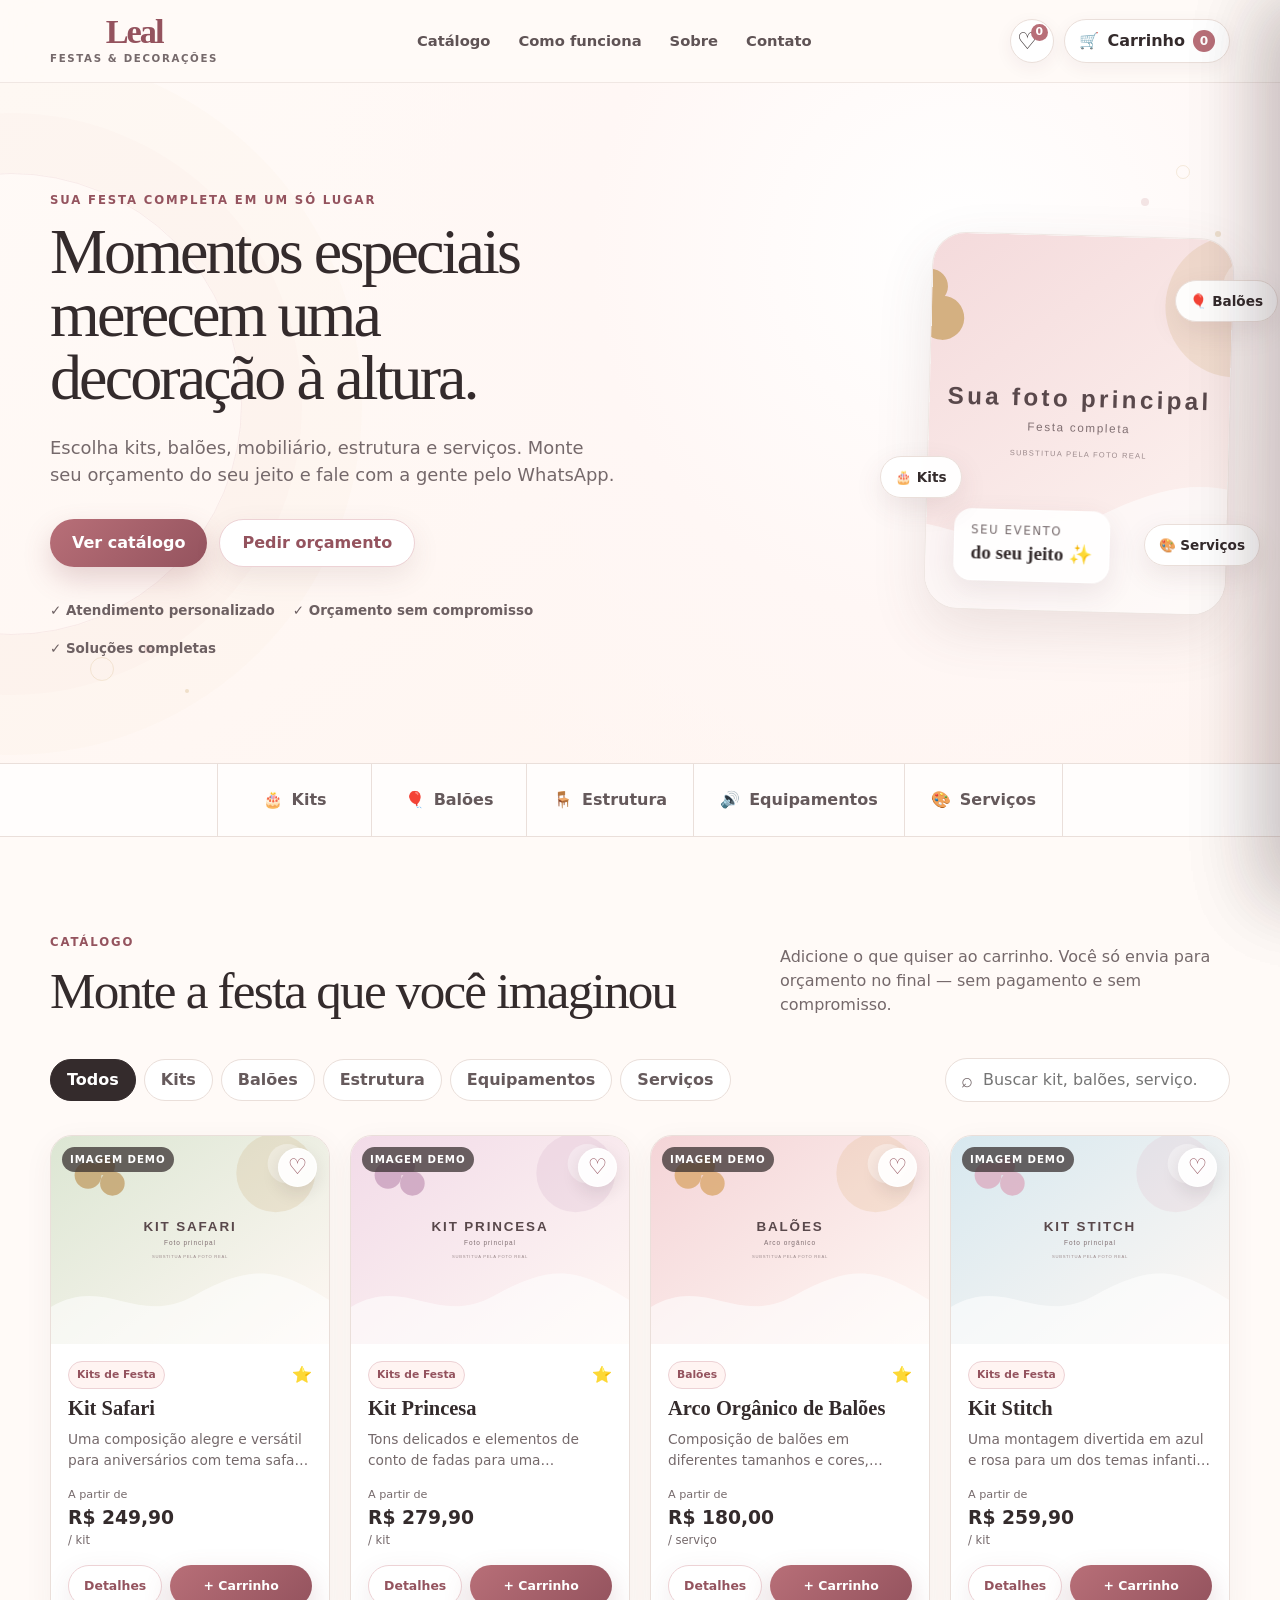
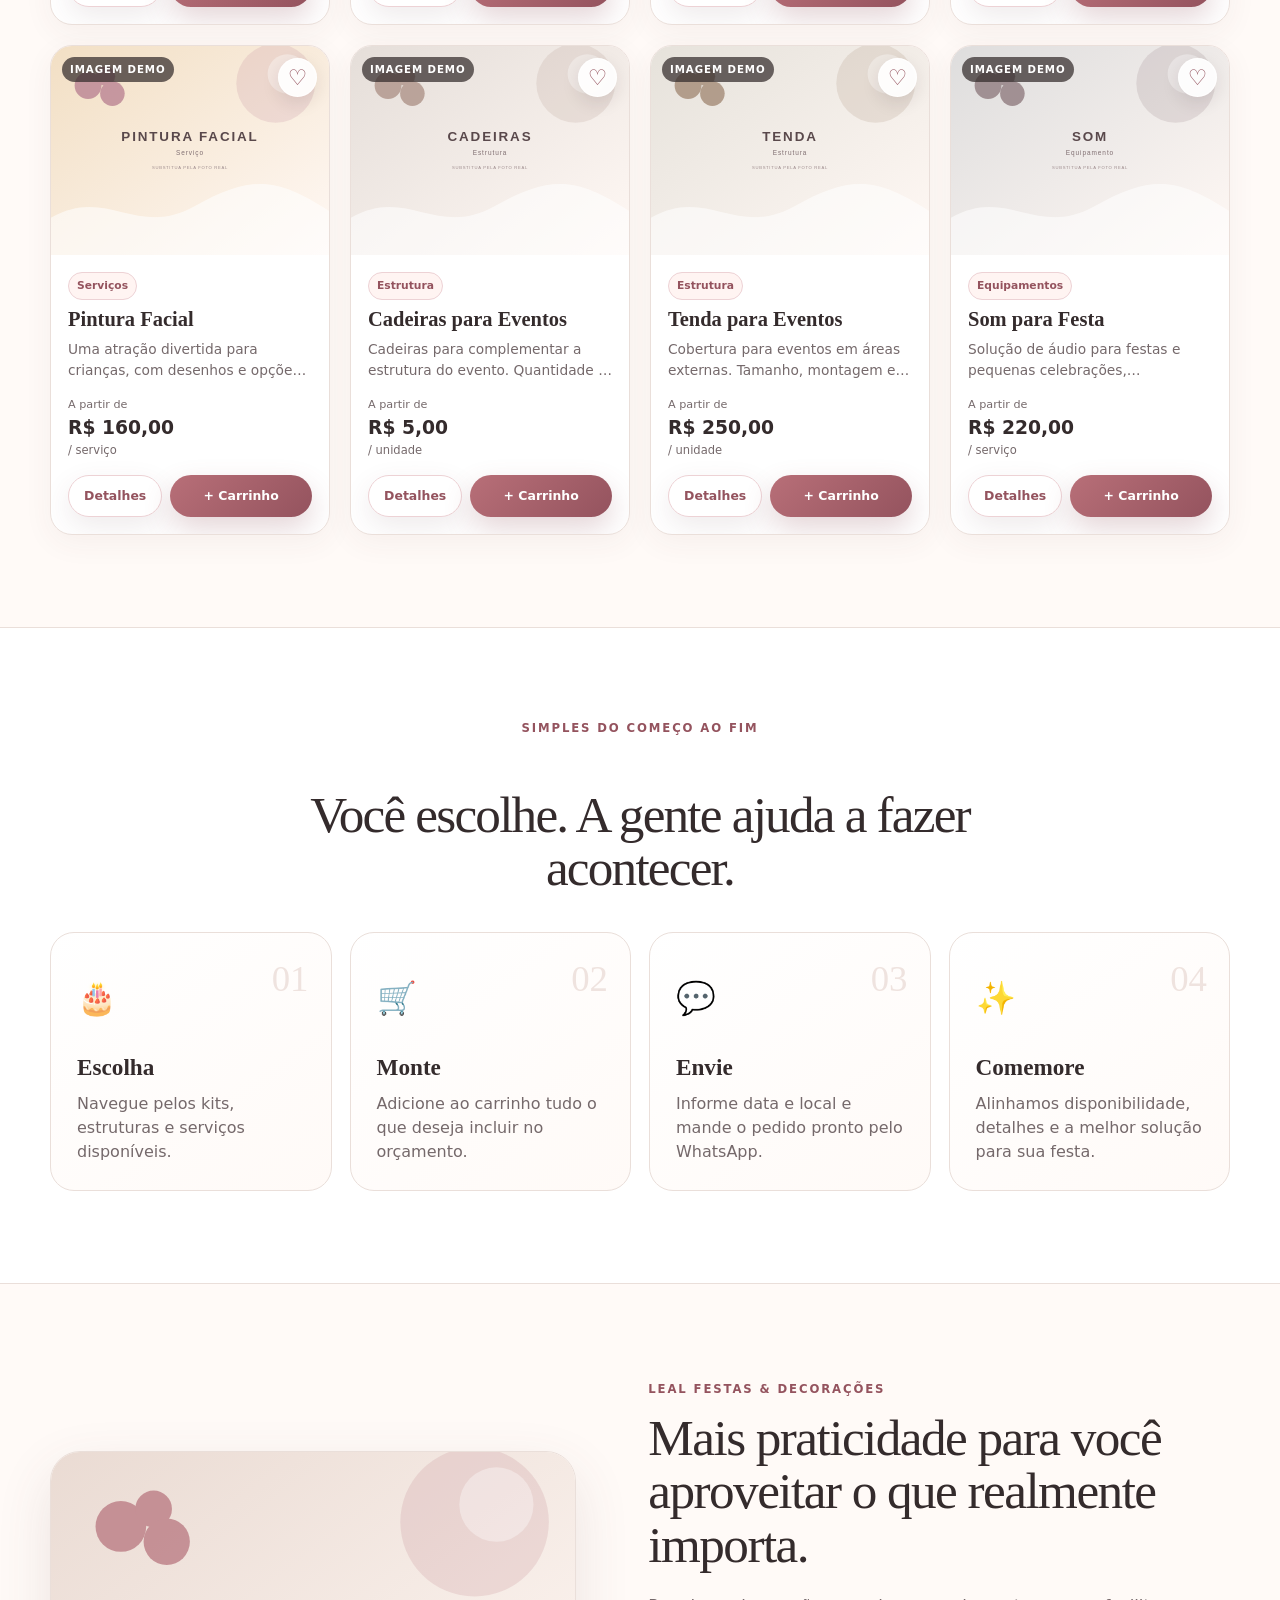
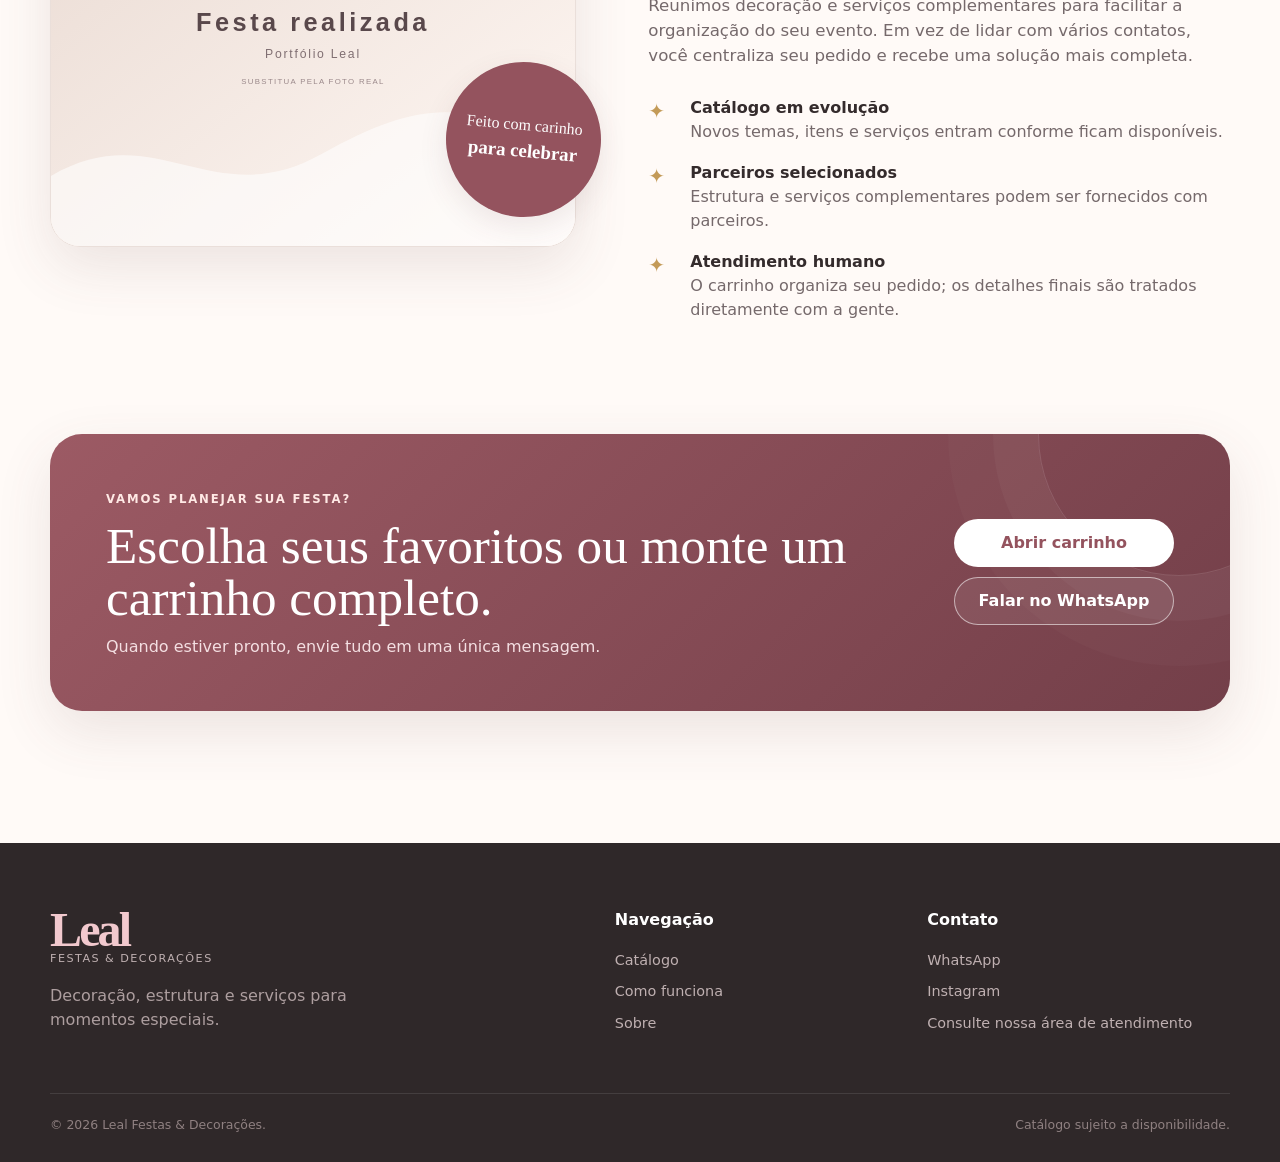
==== index.html @ 595ad73d "Primeira versão do site Leal Festas" ====
<!doctype html>
<html lang="pt-BR">
<head>
  <meta charset="utf-8" />
  <meta name="viewport" content="width=device-width, initial-scale=1" />
  <meta name="theme-color" content="#fffaf7" />
  <meta name="description" content="Leal Festas & Decorações — kits, decoração, balões, estrutura e serviços para sua festa." />
  <title>Leal | Festas & Decorações</title>
  <link rel="icon" href="public/images/favicon.svg" type="image/svg+xml" />
  <link rel="stylesheet" href="css/styles.css" />
</head>
<body>
  <div id="entryCelebration" class="entry-celebration" aria-hidden="true">
    <div class="entry-brand">
      <span class="brand-script">Leal</span>
      <span>Festas & Decorações</span>
    </div>
    <div class="balloon balloon-a"></div>
    <div class="balloon balloon-b"></div>
    <div class="balloon balloon-c"></div>
  </div>

  <div id="confettiLayer" class="confetti-layer" aria-hidden="true"></div>

  <header class="site-header" id="topo">
    <div class="container header-inner">
      <a class="brand" href="#topo" aria-label="Leal Festas e Decorações">
        <span class="brand-script">Leal</span>
        <span class="brand-subtitle">Festas & Decorações</span>
      </a>
      <nav class="desktop-nav" aria-label="Navegação principal">
        <a href="#catalogo">Catálogo</a>
        <a href="#como-funciona">Como funciona</a>
        <a href="#sobre">Sobre</a>
        <a href="#contato">Contato</a>
      </nav>
      <div class="header-actions">
        <button id="favoritesBtn" class="icon-btn" aria-label="Abrir favoritos" title="Favoritos">
          <span>♡</span><strong id="favoritesCount">0</strong>
        </button>
        <button id="cartBtn" class="cart-pill" aria-label="Abrir carrinho de orçamento">
          <span>🛒</span><span>Carrinho</span><strong id="cartCount">0</strong>
        </button>
      </div>
    </div>
  </header>

  <main>
    <section class="hero">
      <div class="hero-decor hero-decor-left" aria-hidden="true"></div>
      <div class="hero-decor hero-decor-right" aria-hidden="true"></div>
      <div class="container hero-grid">
        <div class="hero-copy reveal">
          <span class="eyebrow">Sua festa completa em um só lugar</span>
          <h1>Momentos especiais merecem uma decoração à altura.</h1>
          <p>Escolha kits, balões, mobiliário, estrutura e serviços. Monte seu orçamento do seu jeito e fale com a gente pelo WhatsApp.</p>
          <div class="hero-actions">
            <a class="btn btn-primary" href="#catalogo">Ver catálogo</a>
            <button class="btn btn-secondary" id="heroWhatsappBtn">Pedir orçamento</button>
          </div>
          <div class="hero-trust">
            <span>✓ Atendimento personalizado</span>
            <span>✓ Orçamento sem compromisso</span>
            <span>✓ Soluções completas</span>
          </div>
        </div>
        <div class="hero-showcase reveal" aria-label="Destaque visual da Leal Festas">
          <div class="showcase-card main-showcase">
            <img src="public/images/demo/hero-festa.svg" alt="Espaço reservado para foto profissional de uma decoração Leal" />
            <div class="showcase-label"><span>Seu evento</span><strong>do seu jeito ✨</strong></div>
          </div>
          <div class="floating-badge badge-one">🎈 Balões</div>
          <div class="floating-badge badge-two">🎂 Kits</div>
          <div class="floating-badge badge-three">🎨 Serviços</div>
        </div>
      </div>
    </section>

    <section class="quick-categories" aria-label="Categorias">
      <div class="container category-strip" id="quickCategories"></div>
    </section>

    <section class="catalog-section section" id="catalogo">
      <div class="container">
        <div class="section-heading reveal">
          <div>
            <span class="eyebrow">Catálogo</span>
            <h2>Monte a festa que você imaginou</h2>
          </div>
          <p>Adicione o que quiser ao carrinho. Você só envia para orçamento no final — sem pagamento e sem compromisso.</p>
        </div>

        <div class="catalog-toolbar reveal">
          <div class="filter-scroll" id="categoryFilters"></div>
          <label class="search-box">
            <span>⌕</span>
            <input id="searchInput" type="search" placeholder="Buscar kit, balões, serviço..." autocomplete="off" />
          </label>
        </div>

        <div id="catalogGrid" class="catalog-grid" aria-live="polite"></div>
        <div id="emptyState" class="empty-state" hidden>
          <div>🎈</div>
          <h3>Nada encontrado por aqui.</h3>
          <p>Tente outro nome ou categoria.</p>
        </div>
      </div>
    </section>

    <section class="how-section section" id="como-funciona">
      <div class="container">
        <div class="section-heading centered reveal">
          <span class="eyebrow">Simples do começo ao fim</span>
          <h2>Você escolhe. A gente ajuda a fazer acontecer.</h2>
        </div>
        <div class="steps-grid">
          <article class="step-card reveal"><span>01</span><div class="step-icon">🎂</div><h3>Escolha</h3><p>Navegue pelos kits, estruturas e serviços disponíveis.</p></article>
          <article class="step-card reveal"><span>02</span><div class="step-icon">🛒</div><h3>Monte</h3><p>Adicione ao carrinho tudo o que deseja incluir no orçamento.</p></article>
          <article class="step-card reveal"><span>03</span><div class="step-icon">💬</div><h3>Envie</h3><p>Informe data e local e mande o pedido pronto pelo WhatsApp.</p></article>
          <article class="step-card reveal"><span>04</span><div class="step-icon">✨</div><h3>Comemore</h3><p>Alinhamos disponibilidade, detalhes e a melhor solução para sua festa.</p></article>
        </div>
      </div>
    </section>

    <section class="about-section section" id="sobre">
      <div class="container about-grid">
        <div class="about-visual reveal">
          <img src="public/images/demo/sobre.svg" alt="Espaço reservado para foto de uma festa realizada" loading="lazy" />
          <div class="about-stamp">Feito com carinho<br><strong>para celebrar</strong></div>
        </div>
        <div class="about-copy reveal">
          <span class="eyebrow">Leal Festas & Decorações</span>
          <h2>Mais praticidade para você aproveitar o que realmente importa.</h2>
          <p>Reunimos decoração e serviços complementares para facilitar a organização do seu evento. Em vez de lidar com vários contatos, você centraliza seu pedido e recebe uma solução mais completa.</p>
          <div class="feature-list">
            <div><span>✦</span><p><strong>Catálogo em evolução</strong><br />Novos temas, itens e serviços entram conforme ficam disponíveis.</p></div>
            <div><span>✦</span><p><strong>Parceiros selecionados</strong><br />Estrutura e serviços complementares podem ser fornecidos com parceiros.</p></div>
            <div><span>✦</span><p><strong>Atendimento humano</strong><br />O carrinho organiza seu pedido; os detalhes finais são tratados diretamente com a gente.</p></div>
          </div>
        </div>
      </div>
    </section>

    <section class="cta-section section" id="contato">
      <div class="container cta-box reveal">
        <div>
          <span class="eyebrow light">Vamos planejar sua festa?</span>
          <h2>Escolha seus favoritos ou monte um carrinho completo.</h2>
          <p>Quando estiver pronto, envie tudo em uma única mensagem.</p>
        </div>
        <div class="cta-actions">
          <button class="btn btn-light" id="ctaCartBtn">Abrir carrinho</button>
          <button class="btn btn-outline-light" id="ctaWhatsappBtn">Falar no WhatsApp</button>
        </div>
      </div>
    </section>
  </main>

  <footer class="site-footer">
    <div class="container footer-grid">
      <div class="footer-brand">
        <span class="brand-script">Leal</span>
        <span>Festas & Decorações</span>
        <p>Decoração, estrutura e serviços para momentos especiais.</p>
      </div>
      <div><strong>Navegação</strong><a href="#catalogo">Catálogo</a><a href="#como-funciona">Como funciona</a><a href="#sobre">Sobre</a></div>
      <div><strong>Contato</strong><button class="footer-link" id="footerWhatsappBtn">WhatsApp</button><a id="instagramLink" href="#" target="_blank" rel="noopener">Instagram</a><span id="serviceArea">Consulte nossa área de atendimento</span></div>
    </div>
    <div class="container footer-bottom"><span>© <span id="year"></span> Leal Festas & Decorações.</span><span>Catálogo sujeito a disponibilidade.</span></div>
  </footer>

  <button id="floatingCart" class="floating-cart" aria-label="Abrir carrinho">
    <span class="floating-cart-icon">🛒</span>
    <span><strong id="floatingCartCount">0</strong> itens</span>
  </button>

  <aside id="cartDrawer" class="drawer" aria-hidden="true">
    <div class="drawer-backdrop" data-close-drawer></div>
    <div class="drawer-panel" role="dialog" aria-modal="true" aria-labelledby="cartTitle">
      <div class="drawer-header"><div><span class="eyebrow">Seu orçamento</span><h2 id="cartTitle">Carrinho</h2></div><button class="close-btn" data-close-drawer aria-label="Fechar">×</button></div>
      <div id="cartItems" class="cart-items"></div>
      <div id="cartEmpty" class="cart-empty"><div>🛒</div><h3>Seu carrinho está vazio</h3><p>Adicione kits e serviços para montar seu orçamento.</p><button class="btn btn-secondary" data-close-drawer>Continuar escolhendo</button></div>
      <div id="cartFooter" class="cart-footer" hidden>
        <div class="cart-summary"><span>Itens selecionados</span><strong id="cartTotalItems">0</strong></div>
        <p class="cart-note">Os valores exibidos são referências e podem variar conforme data, local, quantidade e disponibilidade.</p>
        <button id="checkoutBtn" class="btn btn-primary btn-full">Finalizar orçamento 🎉</button>
        <button id="clearCartBtn" class="text-btn">Limpar carrinho</button>
      </div>
    </div>
  </aside>

  <aside id="favoritesDrawer" class="drawer" aria-hidden="true">
    <div class="drawer-backdrop" data-close-favorites></div>
    <div class="drawer-panel" role="dialog" aria-modal="true" aria-labelledby="favoritesTitle">
      <div class="drawer-header"><div><span class="eyebrow">Salvos</span><h2 id="favoritesTitle">Favoritos</h2></div><button class="close-btn" data-close-favorites aria-label="Fechar">×</button></div>
      <div id="favoritesItems" class="favorites-items"></div>
      <div id="favoritesEmpty" class="cart-empty"><div>♡</div><h3>Nenhum favorito ainda</h3><p>Toque no coração dos itens que quiser comparar depois.</p></div>
      <div id="favoritesFooter" class="cart-footer" hidden><button id="addAllFavoritesBtn" class="btn btn-primary btn-full">Adicionar todos ao carrinho</button></div>
    </div>
  </aside>

  <div id="productModal" class="modal" aria-hidden="true">
    <div class="modal-backdrop" data-close-product></div>
    <div class="product-modal-card" role="dialog" aria-modal="true" aria-labelledby="productModalTitle">
      <button class="close-btn modal-close" data-close-product aria-label="Fechar">×</button>
      <div class="product-gallery">
        <div class="product-main-image"><img id="modalImage" src="" alt="" /></div>
        <div id="modalThumbs" class="modal-thumbs"></div>
      </div>
      <div class="product-modal-copy">
        <div class="product-modal-top"><span id="modalCategory" class="category-tag"></span><button id="modalFavoriteBtn" class="favorite-large" aria-label="Favoritar">♡</button></div>
        <h2 id="productModalTitle"></h2>
        <p id="modalDescription" class="modal-description"></p>
        <div id="modalIncludesWrap"><h3>O que inclui</h3><ul id="modalIncludes" class="includes-list"></ul></div>
        <div class="modal-price-row"><div><span>A partir de</span><strong id="modalPrice"></strong></div><span class="availability-dot">● Consulte disponibilidade</span></div>
        <button id="modalAddBtn" class="btn btn-primary btn-full">+ Adicionar ao orçamento</button>
      </div>
    </div>
  </div>

  <div id="checkoutModal" class="modal" aria-hidden="true">
    <div class="modal-backdrop" data-close-checkout></div>
    <div class="checkout-card" role="dialog" aria-modal="true" aria-labelledby="checkoutTitle">
      <button class="close-btn modal-close" data-close-checkout aria-label="Fechar">×</button>
      <div class="checkout-head"><span class="eyebrow">Quase pronto</span><h2 id="checkoutTitle">Complete seu pedido</h2><p>Essas informações entram junto com o carrinho na mensagem.</p></div>
      <form id="checkoutForm" class="checkout-form">
        <label>Seu nome<input name="nome" required placeholder="Ex.: Juliana" /></label>
        <label>Telefone para retorno<input name="telefone" inputmode="tel" placeholder="(21) 99999-9999" /></label>
        <div class="form-row"><label>Data da festa<input name="data" type="date" /></label><label>Cidade / bairro<input name="local" placeholder="Ex.: Centro" /></label></div>
        <label>Observações<textarea name="observacoes" rows="3" placeholder="Tema, horário, quantidade de convidados ou qualquer detalhe importante..."></textarea></label>
        <div class="checkout-actions">
          <button type="submit" class="btn btn-whatsapp">Enviar pelo WhatsApp</button>
          <button type="button" id="emailOrderBtn" class="btn btn-secondary">Enviar por e-mail</button>
          <button type="button" id="copyOrderBtn" class="text-btn">Copiar resumo do pedido</button>
        </div>
        <p id="configWarning" class="config-warning" hidden>⚙️ Antes de publicar, configure seu WhatsApp e e-mail em <strong>js/config.js</strong>.</p>
      </form>
    </div>
  </div>

  <div id="toast" class="toast" role="status" aria-live="polite"></div>

  <script src="js/config.js"></script>
  <script src="data/catalogo.js"></script>
  <script src="js/app.js"></script>
</body>
</html>
---- css/styles.css ----
:root {
  --bg: #fffaf7;
  --surface: #ffffff;
  --surface-soft: #fff4f2;
  --text: #342b2c;
  --muted: #75696b;
  --rose: #b86f78;
  --rose-dark: #94535e;
  --rose-soft: #edd2d5;
  --gold: #c39a57;
  --line: #eadfda;
  --success: #3d8062;
  --shadow: 0 20px 55px rgba(98, 63, 66, .12);
  --shadow-small: 0 10px 28px rgba(98, 63, 66, .10);
  --radius: 24px;
  --container: 1180px;
}
* { box-sizing: border-box; }
html { scroll-behavior: smooth; }
body { margin: 0; font-family: Inter, ui-sans-serif, system-ui, -apple-system, BlinkMacSystemFont, "Segoe UI", sans-serif; background: var(--bg); color: var(--text); line-height: 1.5; overflow-x: hidden; }
body.no-scroll { overflow: hidden; }
button, input, textarea { font: inherit; }
button, a { -webkit-tap-highlight-color: transparent; }
button { cursor: pointer; }
a { color: inherit; text-decoration: none; }
img { display: block; max-width: 100%; }
.container { width: min(calc(100% - 32px), var(--container)); margin-inline: auto; }
.section { padding: 92px 0; }
.eyebrow { display: inline-block; text-transform: uppercase; letter-spacing: .16em; font-size: .73rem; font-weight: 800; color: var(--rose-dark); margin-bottom: 12px; }
.eyebrow.light { color: #ffe9e5; }
.brand-script { font-family: "Segoe Script", "Lucida Handwriting", "Brush Script MT", cursive; font-weight: 650; line-height: .9; color: var(--rose-dark); letter-spacing: -.06em; }

.site-header { position: sticky; top: 0; z-index: 40; background: rgba(255,250,247,.90); border-bottom: 1px solid rgba(234,223,218,.7); backdrop-filter: blur(18px); }
.header-inner { height: 82px; display: flex; align-items: center; justify-content: space-between; gap: 28px; }
.brand { display: flex; flex-direction: column; align-items: center; min-width: 145px; }
.brand .brand-script { font-size: 2.15rem; }
.brand-subtitle { margin-top: 4px; font-size: .64rem; font-weight: 700; letter-spacing: .16em; text-transform: uppercase; color: var(--muted); }
.desktop-nav { display: flex; align-items: center; gap: 28px; font-size: .92rem; font-weight: 650; color: #5f5355; }
.desktop-nav a { position: relative; padding: 10px 0; }
.desktop-nav a::after { content: ""; position: absolute; left: 0; bottom: 4px; width: 0; height: 2px; background: var(--rose); transition: width .25s ease; }
.desktop-nav a:hover::after { width: 100%; }
.header-actions { display: flex; align-items: center; gap: 10px; }
.icon-btn, .cart-pill { border: 1px solid var(--line); background: var(--surface); color: var(--text); box-shadow: 0 5px 18px rgba(80,40,50,.06); }
.icon-btn { width: 44px; height: 44px; border-radius: 50%; display: grid; grid-template-columns: 1fr auto; align-items: center; justify-content: center; padding: 0 8px; }
.icon-btn span { font-size: 1.45rem; line-height: 1; }
.icon-btn strong { font-size: .68rem; background: var(--rose); color: white; min-width: 17px; height: 17px; border-radius: 50%; display: grid; place-items: center; margin-left: -7px; margin-top: -17px; }
.cart-pill { height: 44px; border-radius: 999px; padding: 0 14px; display: flex; align-items: center; gap: 8px; font-weight: 750; }
.cart-pill strong { background: var(--rose); color: white; min-width: 22px; height: 22px; border-radius: 999px; display: grid; place-items: center; font-size: .76rem; }
.cart-pill.bump { animation: cartBump .45s ease; }
@keyframes cartBump { 40% { transform: scale(1.12) rotate(-3deg); } }

.hero { min-height: 680px; display: grid; align-items: center; position: relative; overflow: hidden; background: radial-gradient(circle at 75% 25%, #fff 0, #fff7f5 34%, transparent 60%), linear-gradient(145deg,#fffaf7,#fff4ef); }
.hero::before { content: ""; position: absolute; width: 460px; height: 460px; border: 1px solid rgba(184,111,120,.10); border-radius: 50%; left: -220px; top: 90px; box-shadow: 0 0 0 60px rgba(184,111,120,.025), 0 0 0 120px rgba(195,154,87,.025); }
.hero-grid { display: grid; grid-template-columns: 1.02fr .98fr; gap: 72px; align-items: center; position: relative; z-index: 2; padding-block: 70px; }
.hero-copy h1 { font-family: Georgia, "Times New Roman", serif; font-weight: 500; font-size: clamp(3.1rem, 5vw, 5.6rem); line-height: .98; letter-spacing: -.045em; margin: 0 0 26px; max-width: 720px; }
.hero-copy > p { font-size: 1.12rem; color: var(--muted); max-width: 640px; margin: 0 0 30px; }
.hero-actions { display: flex; flex-wrap: wrap; gap: 12px; }
.btn { border: 0; min-height: 48px; padding: 0 22px; border-radius: 999px; display: inline-flex; align-items: center; justify-content: center; gap: 8px; font-weight: 800; transition: transform .2s ease, box-shadow .2s ease, background .2s ease; }
.btn:hover { transform: translateY(-2px); }
.btn-primary { background: linear-gradient(135deg,var(--rose),var(--rose-dark)); color: white; box-shadow: 0 12px 28px rgba(148,83,94,.24); }
.btn-secondary { background: white; color: var(--rose-dark); border: 1px solid var(--rose-soft); box-shadow: var(--shadow-small); }
.btn-light { background: white; color: var(--rose-dark); }
.btn-outline-light { border: 1px solid rgba(255,255,255,.55); color: white; background: rgba(255,255,255,.08); }
.btn-whatsapp { background: #1f9d62; color: white; box-shadow: 0 12px 26px rgba(31,157,98,.22); }
.btn-full { width: 100%; }
.hero-trust { margin-top: 34px; display: flex; gap: 18px; flex-wrap: wrap; color: #6d6062; font-size: .84rem; font-weight: 650; }
.hero-showcase { position: relative; max-width: 540px; margin-left: auto; }
.showcase-card { background: white; border-radius: 34px; box-shadow: var(--shadow); overflow: hidden; border: 1px solid rgba(234,223,218,.75); }
.main-showcase { transform: rotate(1.5deg); }
.main-showcase img { width: 100%; aspect-ratio: 4/5; object-fit: cover; }
.showcase-label { position: absolute; left: 28px; bottom: 28px; background: rgba(255,255,255,.92); border: 1px solid rgba(255,255,255,.8); border-radius: 18px; padding: 12px 16px; box-shadow: var(--shadow-small); backdrop-filter: blur(12px); display: flex; flex-direction: column; }
.showcase-label span { font-size: .73rem; text-transform: uppercase; letter-spacing: .14em; color: var(--muted); }
.showcase-label strong { font-family: Georgia,serif; font-size: 1.2rem; font-weight: 600; }
.floating-badge { position: absolute; background: rgba(255,255,255,.94); border: 1px solid var(--line); padding: 10px 14px; border-radius: 999px; box-shadow: var(--shadow-small); font-weight: 750; font-size: .85rem; animation: floatBadge 5s ease-in-out infinite; }
.badge-one { top: 12%; right: -48px; }.badge-two { left: -48px; bottom: 30%; animation-delay: -1.7s; }.badge-three { right: -30px; bottom: 12%; animation-delay: -3.2s; }
@keyframes floatBadge { 50% { transform: translateY(-9px) rotate(1deg); } }
.hero-decor { position: absolute; border-radius: 50%; border: 1px solid rgba(195,154,87,.18); }
.hero-decor-left { width: 24px; height: 24px; left: 7%; bottom: 12%; box-shadow: 46px -20px 0 -8px rgba(184,111,120,.20), 85px 22px 0 -10px rgba(195,154,87,.25); }
.hero-decor-right { width: 14px; height: 14px; right: 7%; top: 12%; box-shadow: -38px 30px 0 -3px rgba(184,111,120,.17), 35px 62px 0 -4px rgba(195,154,87,.23); }

.quick-categories { border-top: 1px solid var(--line); border-bottom: 1px solid var(--line); background: rgba(255,255,255,.66); }
.category-strip { display: flex; align-items: stretch; justify-content: center; overflow-x: auto; scrollbar-width: none; }
.category-strip::-webkit-scrollbar { display: none; }
.quick-category { min-width: 155px; border: 0; background: transparent; padding: 24px 26px; display: flex; align-items: center; justify-content: center; gap: 9px; font-weight: 750; color: #65595b; border-right: 1px solid var(--line); white-space: nowrap; }
.quick-category:first-child { border-left: 1px solid var(--line); }.quick-category:hover { background: var(--surface-soft); color: var(--rose-dark); }

.section-heading { display: flex; justify-content: space-between; align-items: end; gap: 38px; margin-bottom: 38px; }
.section-heading h2 { font-family: Georgia,serif; font-size: clamp(2.2rem, 4vw, 3.8rem); line-height: 1.04; font-weight: 500; letter-spacing: -.035em; margin: 0; max-width: 740px; }
.section-heading > p { max-width: 450px; color: var(--muted); margin: 0; }
.section-heading.centered { flex-direction: column; align-items: center; text-align: center; }
.catalog-toolbar { display: flex; justify-content: space-between; gap: 20px; align-items: center; margin-bottom: 30px; }
.filter-scroll { display: flex; gap: 8px; overflow-x: auto; scrollbar-width: none; padding: 4px 0; }
.filter-scroll::-webkit-scrollbar { display: none; }
.filter-btn { border: 1px solid var(--line); background: white; border-radius: 999px; min-height: 42px; padding: 0 16px; white-space: nowrap; font-weight: 750; color: #665a5c; }
.filter-btn.active { background: var(--text); color: white; border-color: var(--text); }
.search-box { min-width: 285px; display: flex; align-items: center; gap: 8px; border: 1px solid var(--line); background: white; min-height: 44px; border-radius: 999px; padding: 0 15px; }
.search-box span { font-size: 1.25rem; color: var(--muted); }.search-box input { border: 0; outline: 0; width: 100%; background: transparent; color: var(--text); }
.catalog-grid { display: grid; grid-template-columns: repeat(4, minmax(0,1fr)); gap: 20px; }
.product-card { background: var(--surface); border: 1px solid var(--line); border-radius: 22px; overflow: hidden; box-shadow: 0 8px 30px rgba(83,52,57,.055); transition: transform .25s ease, box-shadow .25s ease; position: relative; }
.product-card:hover { transform: translateY(-5px); box-shadow: var(--shadow-small); }
.product-image-wrap { position: relative; overflow: hidden; background: #f5ece8; cursor: pointer; }
.product-image { width: 100%; aspect-ratio: 4/3; object-fit: cover; transition: transform .45s ease; }
.product-card:hover .product-image { transform: scale(1.035); }
.favorite-btn { position: absolute; right: 12px; top: 12px; width: 39px; height: 39px; border-radius: 50%; border: 1px solid rgba(255,255,255,.8); background: rgba(255,255,255,.90); backdrop-filter: blur(8px); box-shadow: 0 6px 18px rgba(50,30,35,.11); font-size: 1.35rem; line-height: 1; color: var(--rose-dark); }
.favorite-btn.active { background: var(--rose); color: white; }
.demo-label { position: absolute; left: 11px; top: 11px; background: rgba(52,43,44,.72); color: white; font-size: .64rem; font-weight: 800; padding: 5px 8px; border-radius: 999px; letter-spacing: .09em; text-transform: uppercase; }
.product-body { padding: 17px; }
.product-meta { display: flex; justify-content: space-between; gap: 12px; align-items: center; margin-bottom: 8px; }
.category-tag { color: var(--rose-dark); background: var(--surface-soft); border: 1px solid var(--rose-soft); border-radius: 999px; padding: 5px 8px; font-size: .67rem; font-weight: 800; }
.product-body h3 { margin: 0 0 8px; font-family: Georgia,serif; font-size: 1.28rem; font-weight: 600; line-height: 1.15; }
.product-body p { color: var(--muted); font-size: .86rem; margin: 0; min-height: 42px; display: -webkit-box; -webkit-line-clamp: 2; -webkit-box-orient: vertical; overflow: hidden; }
.product-price { margin: 16px 0; display: flex; flex-direction: column; }
.product-price span { color: var(--muted); font-size: .7rem; }.product-price strong { font-size: 1.17rem; }.product-price small { color: var(--muted); font-weight: 500; font-size: .72rem; }
.product-actions { display: grid; grid-template-columns: .8fr 1.2fr; gap: 8px; }
.product-actions .btn { padding-inline: 10px; font-size: .78rem; min-height: 42px; }
.empty-state { text-align: center; padding: 70px 20px; }.empty-state div { font-size: 3rem; }.empty-state h3 { font-family: Georgia,serif; font-size: 1.7rem; margin: 10px 0 6px; }.empty-state p { color: var(--muted); margin: 0; }

.how-section { background: #fff; border-block: 1px solid var(--line); }
.steps-grid { display: grid; grid-template-columns: repeat(4,1fr); gap: 18px; }
.step-card { position: relative; border: 1px solid var(--line); border-radius: var(--radius); padding: 26px; background: linear-gradient(145deg,#fff,#fffaf7); min-height: 245px; }
.step-card > span { position: absolute; right: 22px; top: 18px; font-family: Georgia,serif; font-size: 2.3rem; color: #efe3df; }
.step-icon { font-size: 2rem; margin: 15px 0 28px; }.step-card h3 { font-family: Georgia,serif; font-size: 1.45rem; margin: 0 0 7px; }.step-card p { color: var(--muted); margin: 0; }

.about-grid { display: grid; grid-template-columns: .95fr 1.05fr; gap: 72px; align-items: center; }
.about-visual { position: relative; }.about-visual img { width: 100%; border-radius: 30px; box-shadow: var(--shadow); border: 1px solid var(--line); }
.about-stamp { position: absolute; right: -25px; bottom: 30px; width: 155px; height: 155px; border-radius: 50%; display: grid; place-content: center; text-align: center; background: var(--rose-dark); color: white; box-shadow: var(--shadow-small); transform: rotate(5deg); font-family: Georgia,serif; }
.about-stamp strong { font-size: 1.18rem; }.about-copy h2 { font-family: Georgia,serif; font-size: clamp(2.2rem,4vw,3.5rem); line-height: 1.05; font-weight: 500; letter-spacing: -.03em; margin: 0 0 22px; }.about-copy > p { color: var(--muted); font-size: 1.04rem; }
.feature-list { display: grid; gap: 17px; margin-top: 27px; }.feature-list > div { display: grid; grid-template-columns: 32px 1fr; gap: 10px; }.feature-list span { color: var(--gold); font-size: 1.25rem; }.feature-list p { margin: 0; color: var(--muted); }.feature-list strong { color: var(--text); }

.cta-section { padding-top: 20px; }.cta-box { background: linear-gradient(135deg,#9c5a64,#733f49); color: white; border-radius: 32px; padding: 52px 56px; display: flex; justify-content: space-between; align-items: center; gap: 35px; overflow: hidden; position: relative; box-shadow: var(--shadow); }.cta-box::after { content: ""; position: absolute; width: 280px; height: 280px; border: 1px solid rgba(255,255,255,.13); border-radius: 50%; right: -90px; top: -140px; box-shadow: 0 0 0 45px rgba(255,255,255,.03),0 0 0 90px rgba(255,255,255,.02); }.cta-box h2 { font-family: Georgia,serif; font-size: clamp(2rem,4vw,3.5rem); line-height: 1; font-weight: 500; max-width: 760px; margin: 0 0 12px; }.cta-box p { color: #f4dfe2; margin: 0; }.cta-actions { display: flex; flex-direction: column; gap: 10px; min-width: 220px; z-index: 2; }

.site-footer { margin-top: 40px; padding: 65px 0 28px; background: #2f2829; color: #e7dcda; }.footer-grid { display: grid; grid-template-columns: 2fr 1fr 1.2fr; gap: 60px; }.footer-brand { display: flex; flex-direction: column; align-items: flex-start; }.footer-brand .brand-script { color: #f2c9ce; font-size: 3rem; }.footer-brand > span:not(.brand-script) { letter-spacing: .13em; font-size: .7rem; text-transform: uppercase; }.footer-brand p { color: #ad9e9f; max-width: 340px; }.footer-grid > div:not(.footer-brand) { display: flex; flex-direction: column; gap: 10px; }.footer-grid strong { color: white; margin-bottom: 8px; }.footer-grid a,.footer-link,.footer-grid span { color: #bfb0b1; font-size: .9rem; }.footer-link { border: 0; background: transparent; text-align: left; padding: 0; }.footer-bottom { border-top: 1px solid rgba(255,255,255,.10); margin-top: 45px; padding-top: 22px; display: flex; justify-content: space-between; gap: 20px; color: #8f8081; font-size: .78rem; }

.floating-cart { position: fixed; right: 22px; bottom: 22px; z-index: 35; border: 0; border-radius: 999px; background: var(--text); color: white; min-height: 52px; padding: 0 17px 0 10px; display: flex; align-items: center; gap: 9px; box-shadow: 0 15px 35px rgba(45,35,38,.25); transform: translateY(90px); opacity: 0; transition: .3s ease; }.floating-cart.visible { transform: translateY(0); opacity: 1; }.floating-cart-icon { width: 34px; height: 34px; display: grid; place-items: center; border-radius: 50%; background: rgba(255,255,255,.12); }

.drawer { position: fixed; inset: 0; z-index: 80; pointer-events: none; }.drawer[aria-hidden="false"] { pointer-events: auto; }.drawer-backdrop { position: absolute; inset: 0; background: rgba(40,28,31,.38); backdrop-filter: blur(3px); opacity: 0; transition: opacity .3s ease; }.drawer-panel { position: absolute; right: 0; top: 0; bottom: 0; width: min(470px,100%); background: var(--bg); transform: translateX(100%); transition: transform .32s cubic-bezier(.2,.8,.2,1); display: flex; flex-direction: column; box-shadow: -20px 0 70px rgba(44,30,34,.15); }.drawer[aria-hidden="false"] .drawer-backdrop { opacity: 1; }.drawer[aria-hidden="false"] .drawer-panel { transform: translateX(0); }.drawer-header { padding: 25px 24px 18px; border-bottom: 1px solid var(--line); display: flex; align-items: center; justify-content: space-between; }.drawer-header h2 { font-family: Georgia,serif; font-size: 2rem; font-weight: 500; margin: -4px 0 0; }.close-btn { width: 42px; height: 42px; border-radius: 50%; border: 1px solid var(--line); background: white; font-size: 1.7rem; line-height: 1; color: var(--text); }.cart-items,.favorites-items { flex: 1; overflow: auto; padding: 16px 20px; }.cart-item,.favorite-item { display: grid; grid-template-columns: 76px 1fr auto; gap: 13px; padding: 13px 0; border-bottom: 1px solid var(--line); align-items: center; }.cart-item img,.favorite-item img { width: 76px; height: 70px; border-radius: 13px; object-fit: cover; background: #f5ece8; }.cart-item h4,.favorite-item h4 { margin: 0 0 3px; font-family: Georgia,serif; font-size: 1.03rem; }.cart-item small,.favorite-item small { color: var(--muted); }.qty-control { display: inline-flex; align-items: center; border: 1px solid var(--line); border-radius: 999px; overflow: hidden; margin-top: 8px; }.qty-control button { border: 0; background: white; width: 29px; height: 27px; }.qty-control strong { min-width: 25px; text-align: center; font-size: .8rem; }.remove-item { border: 0; background: transparent; color: #9b7d80; font-size: 1.25rem; }.cart-empty { text-align: center; margin: auto; padding: 50px 28px; }.cart-empty > div { font-size: 3.4rem; opacity: .85; }.cart-empty h3 { font-family: Georgia,serif; font-size: 1.6rem; margin: 10px 0 5px; }.cart-empty p { color: var(--muted); margin: 0 0 22px; }.cart-footer { border-top: 1px solid var(--line); padding: 17px 20px 22px; background: white; }.cart-summary { display: flex; justify-content: space-between; margin-bottom: 9px; }.cart-note { font-size: .73rem; color: var(--muted); margin: 0 0 14px; }.text-btn { border: 0; background: transparent; color: var(--rose-dark); font-weight: 750; padding: 10px; text-align: center; width: 100%; }

.modal { position: fixed; inset: 0; z-index: 90; display: grid; place-items: center; padding: 20px; pointer-events: none; }.modal[aria-hidden="false"] { pointer-events: auto; }.modal-backdrop { position: absolute; inset: 0; background: rgba(39,27,30,.55); backdrop-filter: blur(5px); opacity: 0; transition: .25s; }.modal[aria-hidden="false"] .modal-backdrop { opacity: 1; }.product-modal-card,.checkout-card { position: relative; width: min(100%,1000px); max-height: min(92vh,800px); overflow: auto; background: var(--bg); border-radius: 28px; box-shadow: 0 30px 90px rgba(40,25,30,.25); transform: translateY(18px) scale(.98); opacity: 0; transition: .28s ease; }.modal[aria-hidden="false"] .product-modal-card,.modal[aria-hidden="false"] .checkout-card { transform: none; opacity: 1; }.product-modal-card { display: grid; grid-template-columns: 1.08fr .92fr; }.modal-close { position: absolute; right: 16px; top: 16px; z-index: 4; }.product-gallery { padding: 18px; background: #f7efec; }.product-main-image img { width: 100%; aspect-ratio: 4/4.2; object-fit: cover; border-radius: 20px; background: white; }.modal-thumbs { display: flex; gap: 9px; margin-top: 10px; overflow-x: auto; }.modal-thumbs button { border: 2px solid transparent; padding: 0; background: none; border-radius: 11px; overflow: hidden; }.modal-thumbs button.active { border-color: var(--rose); }.modal-thumbs img { width: 70px; height: 58px; object-fit: cover; }.product-modal-copy { padding: 52px 34px 30px; display: flex; flex-direction: column; }.product-modal-top { display: flex; justify-content: space-between; align-items: center; padding-right: 35px; }.favorite-large { width: 42px; height: 42px; border: 1px solid var(--rose-soft); border-radius: 50%; background: white; color: var(--rose-dark); font-size: 1.45rem; }.favorite-large.active { background: var(--rose); color: white; }.product-modal-copy h2 { font-family: Georgia,serif; font-size: 2.6rem; line-height: 1.03; font-weight: 500; margin: 18px 0 13px; }.modal-description { color: var(--muted); }.product-modal-copy h3 { font-size: .9rem; margin: 24px 0 8px; }.includes-list { padding: 0; margin: 0; list-style: none; display: grid; gap: 7px; }.includes-list li::before { content: "✓"; color: var(--success); margin-right: 8px; font-weight: 900; }.modal-price-row { margin-top: auto; padding: 25px 0 16px; display: flex; justify-content: space-between; align-items: end; gap: 15px; }.modal-price-row > div { display: flex; flex-direction: column; }.modal-price-row span { color: var(--muted); font-size: .76rem; }.modal-price-row strong { font-size: 1.55rem; }.availability-dot { color: var(--success) !important; }

.checkout-card { width: min(100%,650px); padding: 34px; }.checkout-head h2 { font-family: Georgia,serif; font-size: 2.35rem; line-height: 1; font-weight: 500; margin: 0 0 10px; }.checkout-head p { color: var(--muted); margin: 0 0 24px; }.checkout-form { display: grid; gap: 14px; }.checkout-form label { display: grid; gap: 7px; font-size: .78rem; font-weight: 800; color: #65595b; }.checkout-form input,.checkout-form textarea { width: 100%; border: 1px solid var(--line); background: white; border-radius: 14px; padding: 12px 13px; outline: none; color: var(--text); }.checkout-form input:focus,.checkout-form textarea:focus { border-color: var(--rose); box-shadow: 0 0 0 3px rgba(184,111,120,.10); }.form-row { display: grid; grid-template-columns: 1fr 1fr; gap: 12px; }.checkout-actions { display: grid; grid-template-columns: 1fr 1fr; gap: 10px; margin-top: 5px; }.checkout-actions .text-btn { grid-column: 1 / -1; }.config-warning { background: #fff0cb; color: #775813; border: 1px solid #f1d17f; border-radius: 12px; padding: 10px 12px; margin: 0; font-size: .75rem; }

.toast { position: fixed; left: 50%; bottom: 24px; transform: translate(-50%,30px); opacity: 0; z-index: 120; background: #30282a; color: white; border-radius: 999px; padding: 11px 18px; box-shadow: var(--shadow-small); transition: .25s ease; pointer-events: none; font-weight: 700; font-size: .86rem; }.toast.show { opacity: 1; transform: translate(-50%,0); }

.entry-celebration { position: fixed; inset: 0; z-index: 200; background: radial-gradient(circle at center,#fff 0,#fff7f2 70%); display: grid; place-items: center; overflow: hidden; animation: entryFade 3.1s forwards; }.entry-brand { text-align: center; display: flex; flex-direction: column; animation: entryBrand 2.2s ease both; }.entry-brand .brand-script { font-size: clamp(5rem,13vw,9rem); }.entry-brand > span:last-child { text-transform: uppercase; letter-spacing: .22em; font-size: .72rem; font-weight: 800; color: var(--muted); }.balloon { position: absolute; width: 54px; height: 69px; background: rgba(184,111,120,.55); border-radius: 50% 50% 46% 46%; bottom: -100px; animation: balloonRise 2.8s ease-in forwards; box-shadow: inset -10px -10px 18px rgba(92,44,52,.08); }.balloon::after { content: ""; width: 1px; height: 95px; background: rgba(110,90,92,.35); position: absolute; top: 67px; left: 50%; }.balloon-a { left: 15%; }.balloon-b { left: 72%; background: rgba(195,154,87,.48); animation-delay: .3s; transform: scale(.8); }.balloon-c { left: 45%; background: rgba(230,168,175,.55); animation-delay: .55s; transform: scale(.62); }.confetti-layer { position: fixed; inset: 0; z-index: 205; pointer-events: none; overflow: hidden; }.confetti-piece { position: fixed; width: 8px; height: 13px; border-radius: 2px; background: var(--confetti); transform: translate(-50%,-50%) rotate(var(--rotate)); animation: confettiBurst var(--duration) ease-out forwards; }.entry-confetti { position: absolute; top: -20px; animation: confettiFall var(--duration) linear forwards; }
@keyframes entryBrand { 0% { transform: scale(.9); opacity: 0; } 30%,80% { transform: scale(1); opacity: 1; } 100% { transform: scale(1.03); opacity: 0; } }
@keyframes entryFade { 0%,78% { opacity: 1; pointer-events: auto; } 100% { opacity: 0; visibility: hidden; pointer-events: none; } }
@keyframes balloonRise { to { bottom: 115%; transform: translateX(35px) rotate(8deg); } }
@keyframes confettiFall { to { transform: translate(var(--drift),110vh) rotate(700deg); } }
@keyframes confettiBurst { to { transform: translate(calc(-50% + var(--x)),calc(-50% + var(--y))) rotate(var(--end-rotate)); opacity: 0; } }

.reveal { opacity: 0; transform: translateY(22px); transition: opacity .65s ease, transform .65s ease; }.reveal.visible { opacity: 1; transform: none; }

@media (max-width: 1020px) {
  .desktop-nav { display: none; }
  .hero-grid { grid-template-columns: 1fr 1fr; gap: 35px; }
  .catalog-grid { grid-template-columns: repeat(3,1fr); }
  .steps-grid { grid-template-columns: repeat(2,1fr); }
  .about-grid { gap: 40px; }
}
@media (max-width: 780px) {
  .container { width: min(calc(100% - 24px),var(--container)); }
  .site-header .header-inner { height: 70px; }
  .brand { min-width: auto; align-items: flex-start; }.brand .brand-script { font-size: 1.85rem; }.brand-subtitle { font-size: .53rem; }
  .cart-pill > span:nth-child(2) { display: none; }.icon-btn { display: none; }.cart-pill { padding-inline: 10px; }
  .hero { min-height: auto; }.hero-grid { grid-template-columns: 1fr; padding-block: 50px 64px; }.hero-copy h1 { font-size: clamp(3rem,13vw,4.8rem); }.hero-copy > p { font-size: 1rem; }.hero-showcase { max-width: 88%; margin: 12px auto 0; }.floating-badge { font-size: .72rem; }.badge-one { right: -22px; }.badge-two { left: -22px; }.badge-three { right: -16px; }
  .category-strip { justify-content: flex-start; }.quick-category { min-width: 132px; padding: 18px 17px; }
  .section { padding: 70px 0; }.section-heading { flex-direction: column; align-items: flex-start; gap: 15px; margin-bottom: 27px; }.section-heading h2 { font-size: 2.5rem; }.catalog-toolbar { flex-direction: column; align-items: stretch; }.search-box { min-width: 0; }.catalog-grid { grid-template-columns: repeat(2,1fr); gap: 12px; }.product-body { padding: 13px; }.product-body h3 { font-size: 1.08rem; }.product-body p { display: none; }.product-actions { grid-template-columns: 1fr; }.product-actions .btn-secondary { display: none; }.product-price { margin: 11px 0; }.product-price strong { font-size: 1.03rem; }
  .steps-grid { grid-template-columns: 1fr 1fr; gap: 11px; }.step-card { min-height: 215px; padding: 18px; }.step-card > span { font-size: 1.7rem; }.step-icon { margin: 16px 0 20px; }.step-card p { font-size: .86rem; }
  .about-grid { grid-template-columns: 1fr; }.about-visual { max-width: 90%; }.about-stamp { width: 125px; height: 125px; right: -20px; bottom: 20px; }.about-copy h2 { font-size: 2.45rem; }
  .cta-box { padding: 36px 25px; flex-direction: column; align-items: flex-start; }.cta-actions { width: 100%; }.footer-grid { grid-template-columns: 1fr 1fr; }.footer-brand { grid-column: 1 / -1; }.footer-bottom { flex-direction: column; }
  .floating-cart { right: 12px; bottom: 12px; }
  .product-modal-card { grid-template-columns: 1fr; max-height: 94vh; }.product-gallery { padding: 12px; }.product-main-image img { aspect-ratio: 4/3; }.product-modal-copy { padding: 25px 20px 22px; }.product-modal-copy h2 { font-size: 2rem; }.modal-price-row { margin-top: 10px; }.checkout-card { padding: 26px 18px 22px; }.checkout-head h2 { font-size: 2rem; }.form-row,.checkout-actions { grid-template-columns: 1fr; }.checkout-actions .text-btn { grid-column: auto; }
}
@media (max-width: 470px) {
  .catalog-grid { grid-template-columns: 1fr 1fr; }.product-card { border-radius: 17px; }.product-image { aspect-ratio: 1/1; }.category-tag { font-size: .58rem; }.product-body h3 { font-size: 1rem; }.product-actions .btn { font-size: .72rem; }.product-price small { display: none; }.steps-grid { grid-template-columns: 1fr; }.step-card { min-height: auto; }.footer-grid { grid-template-columns: 1fr; }.footer-brand { grid-column: auto; }.hero-trust { display: grid; gap: 8px; }.entry-brand > span:last-child { font-size: .57rem; letter-spacing: .15em; }
}
@media (prefers-reduced-motion: reduce) {
  *,*::before,*::after { animation-duration: .01ms !important; animation-iteration-count: 1 !important; transition-duration: .01ms !important; scroll-behavior: auto !important; }.entry-celebration { display: none; }.reveal { opacity: 1; transform: none; }
}
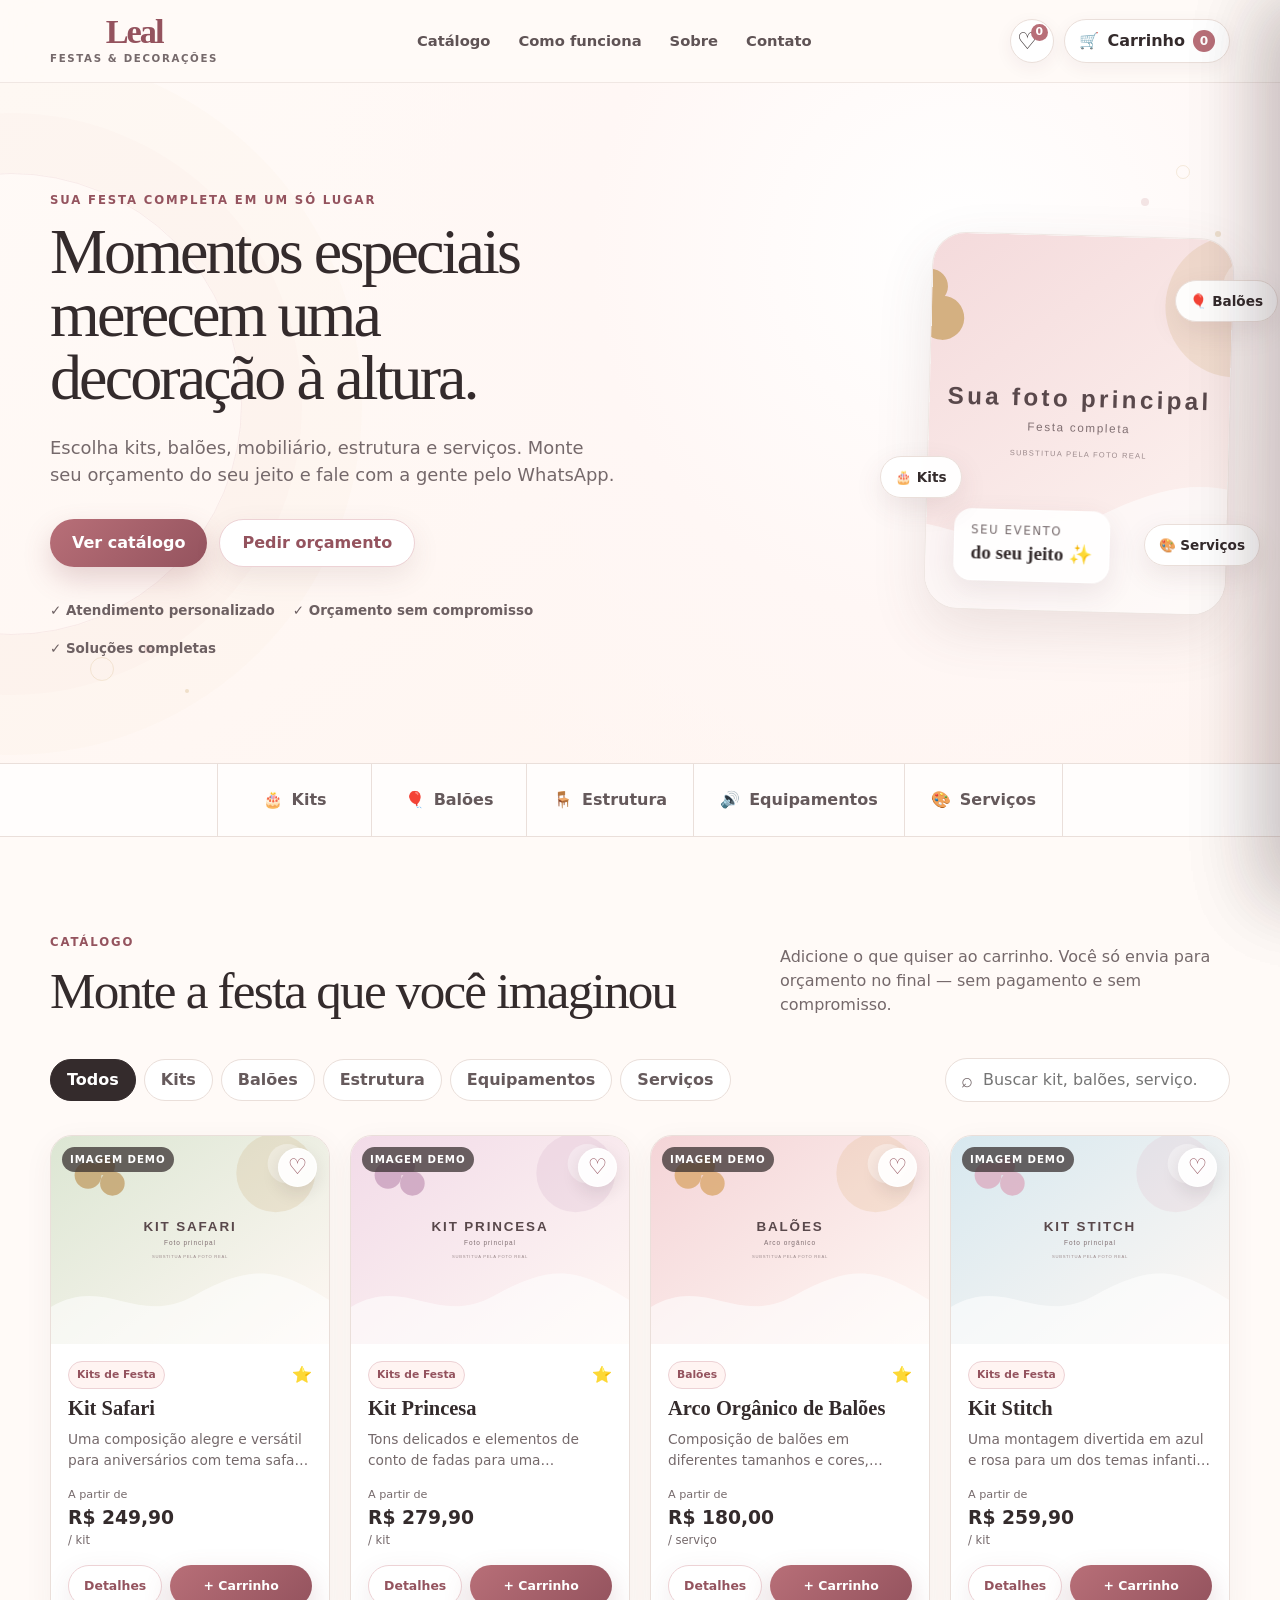
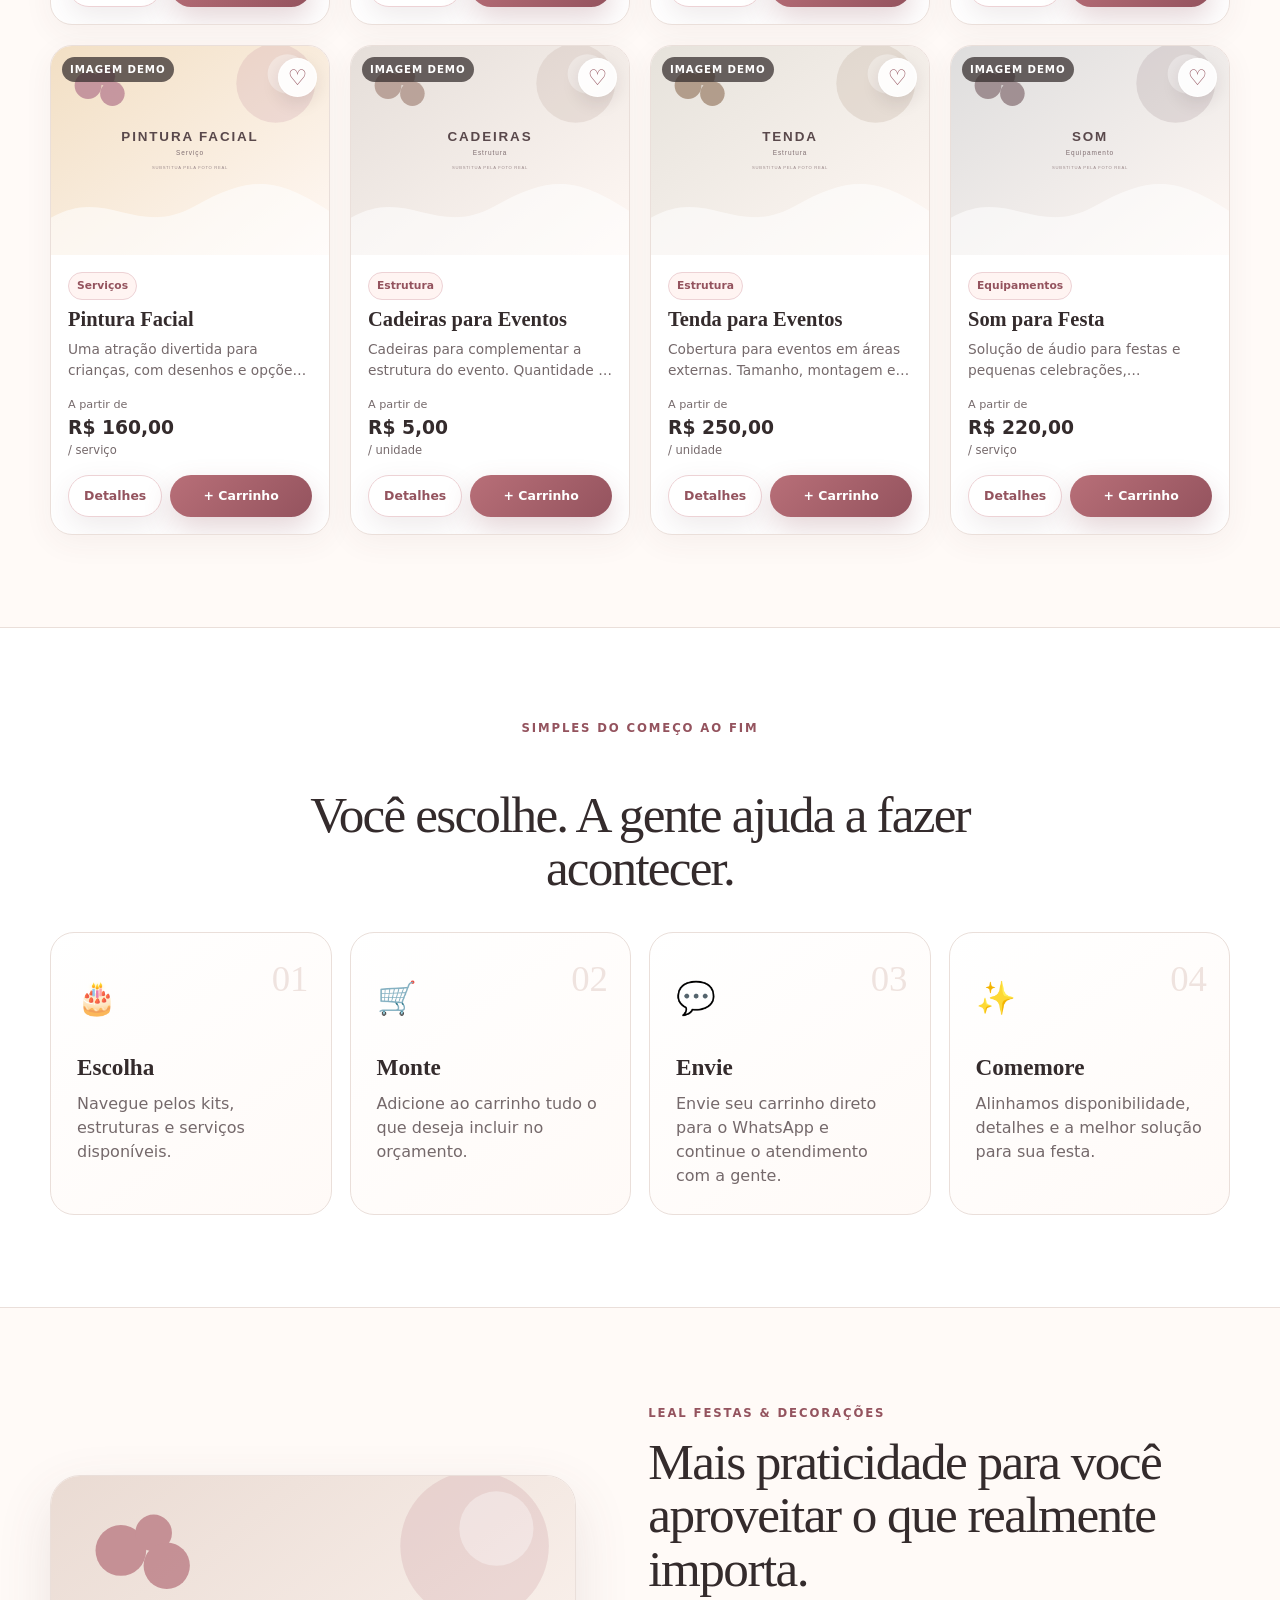
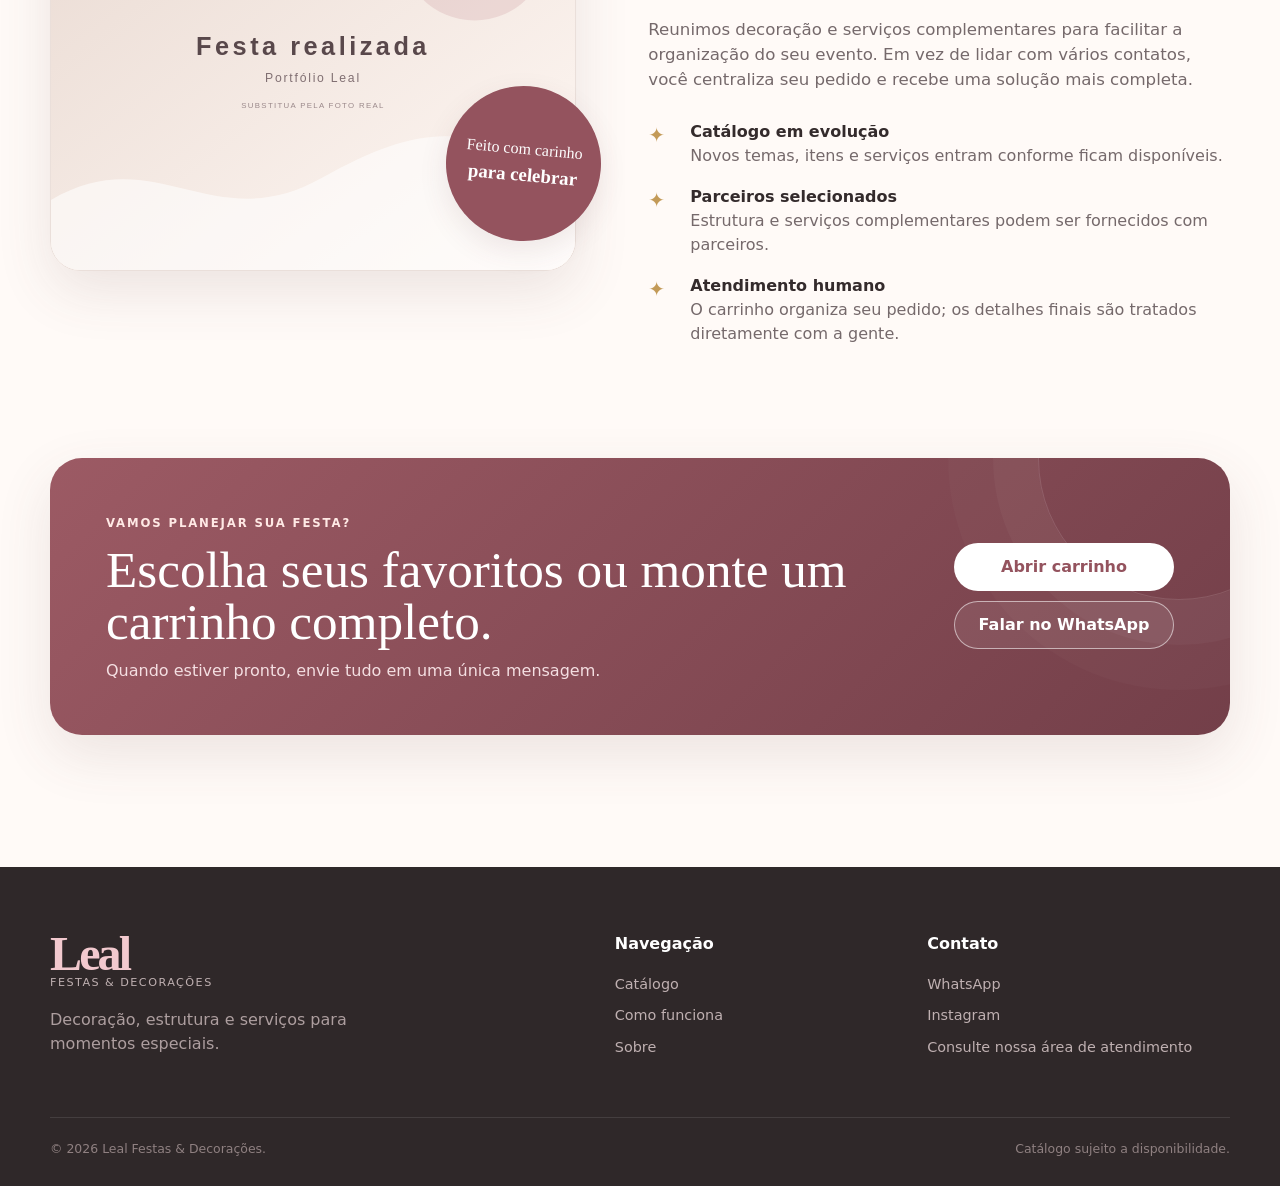
==== commit 226df6fb: "Adiciona WhatsApp direto e Admin do catálogo" ====
--- a/index.html
+++ b/index.html
@@ -116,7 +116,7 @@
         <div class="steps-grid">
           <article class="step-card reveal"><span>01</span><div class="step-icon">🎂</div><h3>Escolha</h3><p>Navegue pelos kits, estruturas e serviços disponíveis.</p></article>
           <article class="step-card reveal"><span>02</span><div class="step-icon">🛒</div><h3>Monte</h3><p>Adicione ao carrinho tudo o que deseja incluir no orçamento.</p></article>
-          <article class="step-card reveal"><span>03</span><div class="step-icon">💬</div><h3>Envie</h3><p>Informe data e local e mande o pedido pronto pelo WhatsApp.</p></article>
+          <article class="step-card reveal"><span>03</span><div class="step-icon">💬</div><h3>Envie</h3><p>Envie seu carrinho direto para o WhatsApp e continue o atendimento com a gente.</p></article>
           <article class="step-card reveal"><span>04</span><div class="step-icon">✨</div><h3>Comemore</h3><p>Alinhamos disponibilidade, detalhes e a melhor solução para sua festa.</p></article>
         </div>
       </div>
@@ -183,7 +183,7 @@
       <div id="cartFooter" class="cart-footer" hidden>
         <div class="cart-summary"><span>Itens selecionados</span><strong id="cartTotalItems">0</strong></div>
         <p class="cart-note">Os valores exibidos são referências e podem variar conforme data, local, quantidade e disponibilidade.</p>
-        <button id="checkoutBtn" class="btn btn-primary btn-full">Finalizar orçamento 🎉</button>
+        <button id="checkoutBtn" class="btn btn-whatsapp btn-full">Enviar orçamento pelo WhatsApp 💬</button><p class="cart-whatsapp-hint">Abre o WhatsApp com os itens do carrinho já preenchidos. Sem formulário.</p>
         <button id="clearCartBtn" class="text-btn">Limpar carrinho</button>
       </div>
     </div>
@@ -218,25 +218,6 @@
     </div>
   </div>
 
-  <div id="checkoutModal" class="modal" aria-hidden="true">
-    <div class="modal-backdrop" data-close-checkout></div>
-    <div class="checkout-card" role="dialog" aria-modal="true" aria-labelledby="checkoutTitle">
-      <button class="close-btn modal-close" data-close-checkout aria-label="Fechar">×</button>
-      <div class="checkout-head"><span class="eyebrow">Quase pronto</span><h2 id="checkoutTitle">Complete seu pedido</h2><p>Essas informações entram junto com o carrinho na mensagem.</p></div>
-      <form id="checkoutForm" class="checkout-form">
-        <label>Seu nome<input name="nome" required placeholder="Ex.: Juliana" /></label>
-        <label>Telefone para retorno<input name="telefone" inputmode="tel" placeholder="(21) 99999-9999" /></label>
-        <div class="form-row"><label>Data da festa<input name="data" type="date" /></label><label>Cidade / bairro<input name="local" placeholder="Ex.: Centro" /></label></div>
-        <label>Observações<textarea name="observacoes" rows="3" placeholder="Tema, horário, quantidade de convidados ou qualquer detalhe importante..."></textarea></label>
-        <div class="checkout-actions">
-          <button type="submit" class="btn btn-whatsapp">Enviar pelo WhatsApp</button>
-          <button type="button" id="emailOrderBtn" class="btn btn-secondary">Enviar por e-mail</button>
-          <button type="button" id="copyOrderBtn" class="text-btn">Copiar resumo do pedido</button>
-        </div>
-        <p id="configWarning" class="config-warning" hidden>⚙️ Antes de publicar, configure seu WhatsApp e e-mail em <strong>js/config.js</strong>.</p>
-      </form>
-    </div>
-  </div>
 
   <div id="toast" class="toast" role="status" aria-live="polite"></div>
 
--- a/css/styles.css
+++ b/css/styles.css
@@ -177,3 +177,8 @@
 @media (prefers-reduced-motion: reduce) {
   *,*::before,*::after { animation-duration: .01ms !important; animation-iteration-count: 1 !important; transition-duration: .01ms !important; scroll-behavior: auto !important; }.entry-celebration { display: none; }.reveal { opacity: 1; transform: none; }
 }
+
+/* Carrinho -> WhatsApp direto */
+.cart-whatsapp-hint { margin: 9px 0 0; text-align: center; color: var(--muted); font-size: .72rem; line-height: 1.35; }
+.btn-whatsapp { background: #247a45; color: #fff; border-color: #247a45; }
+.btn-whatsapp:hover { background: #1e683b; border-color: #1e683b; }
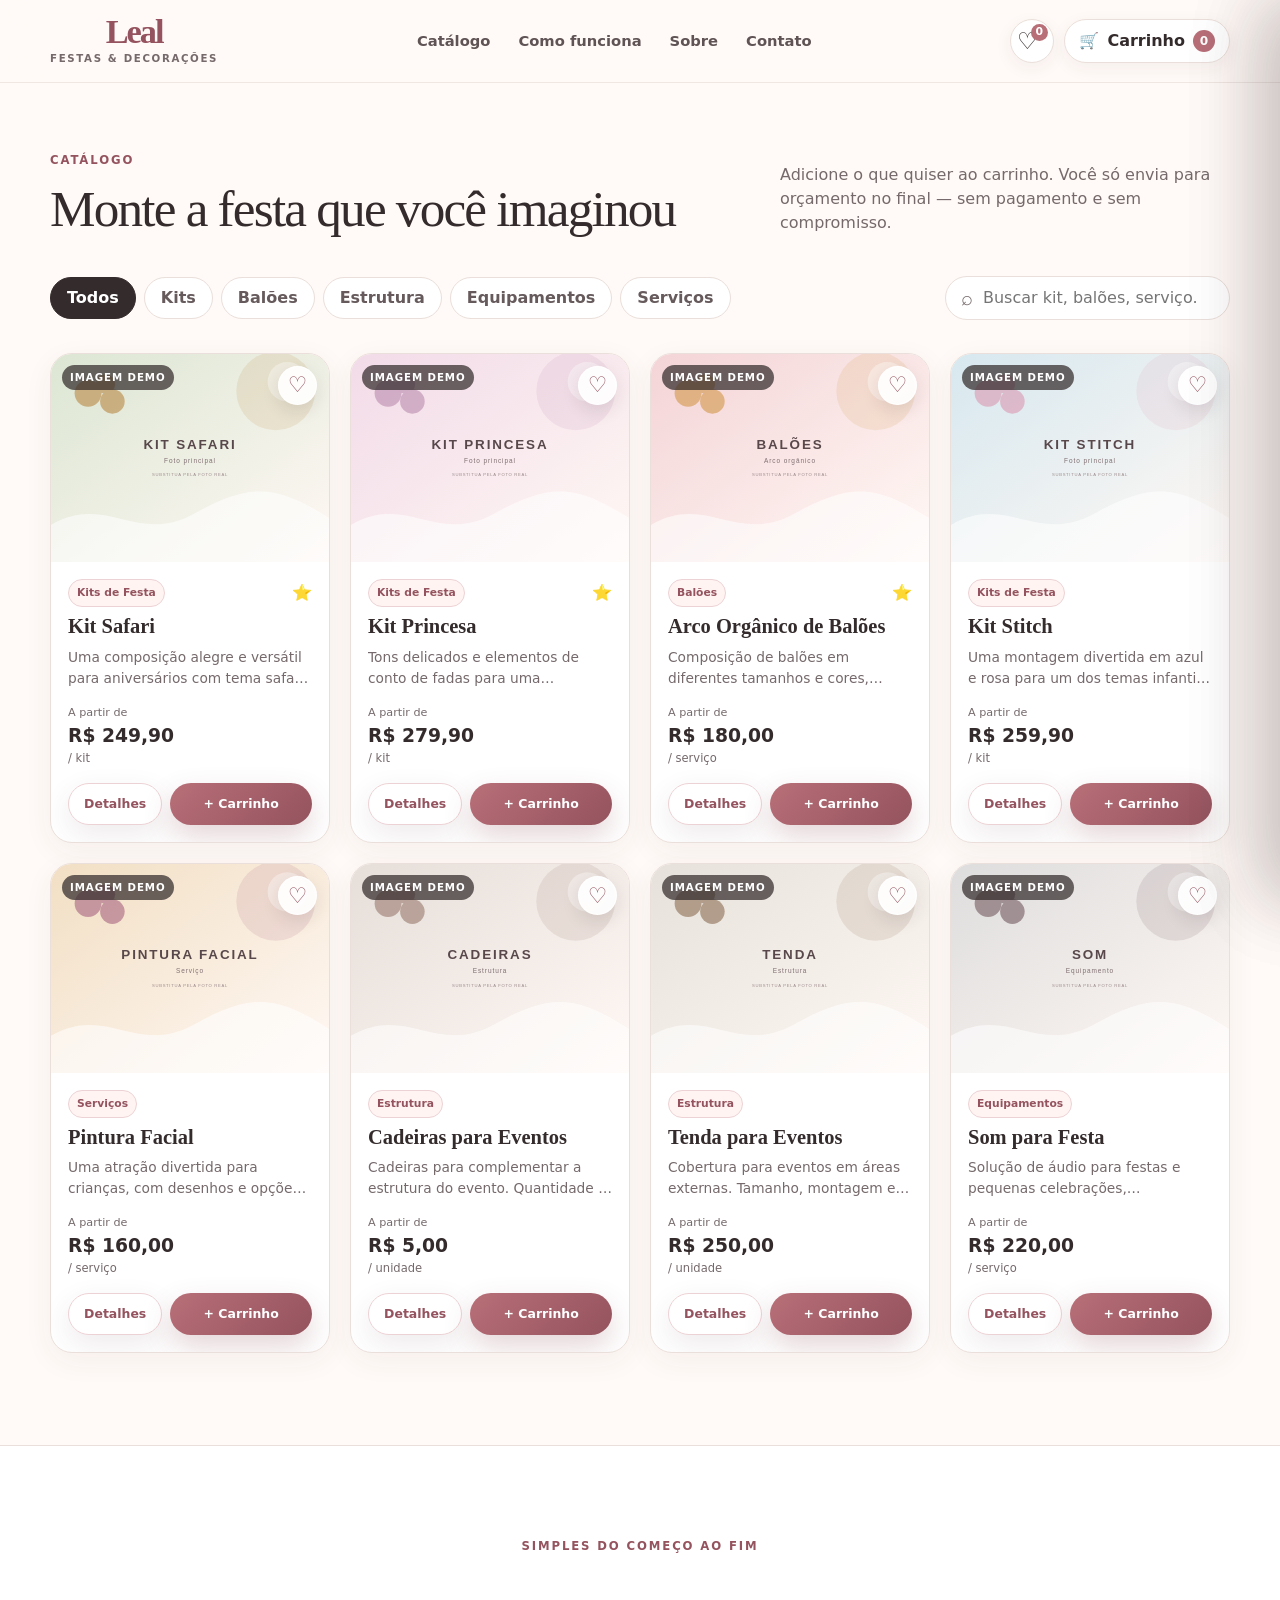
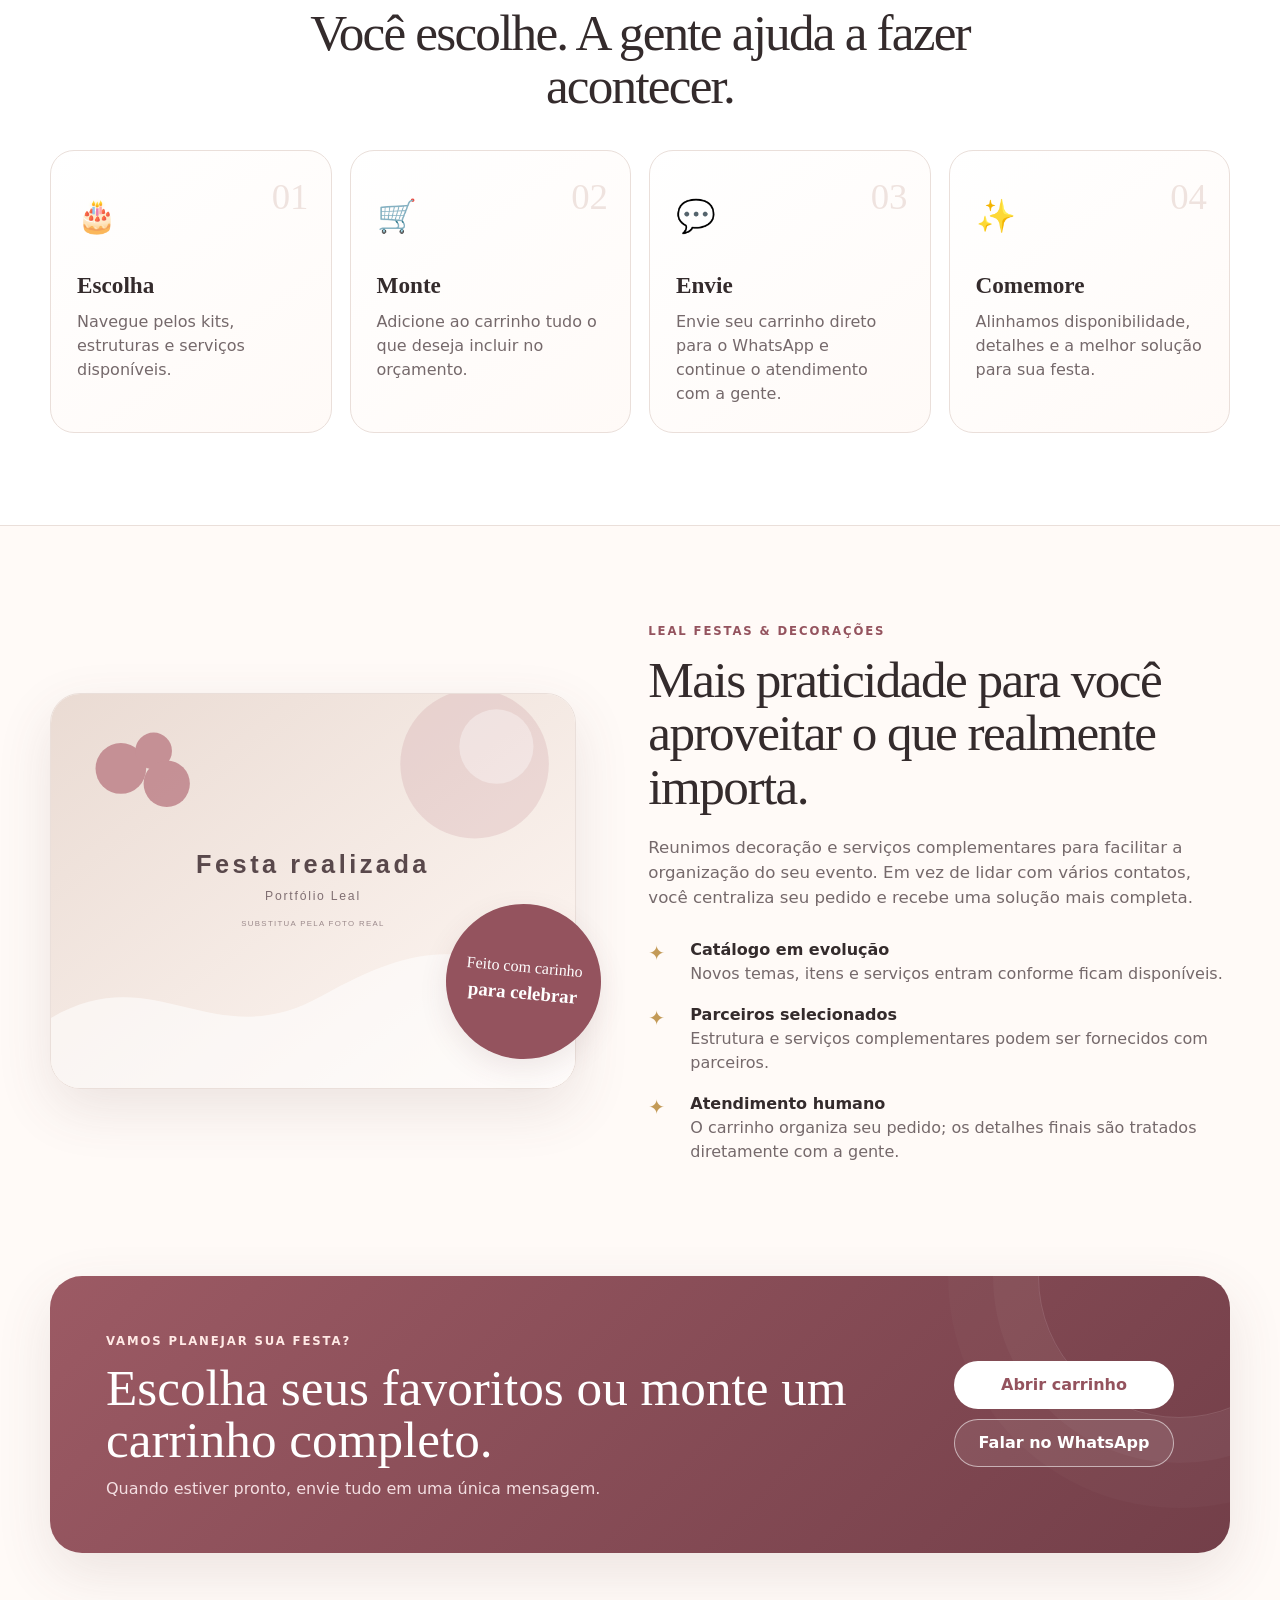
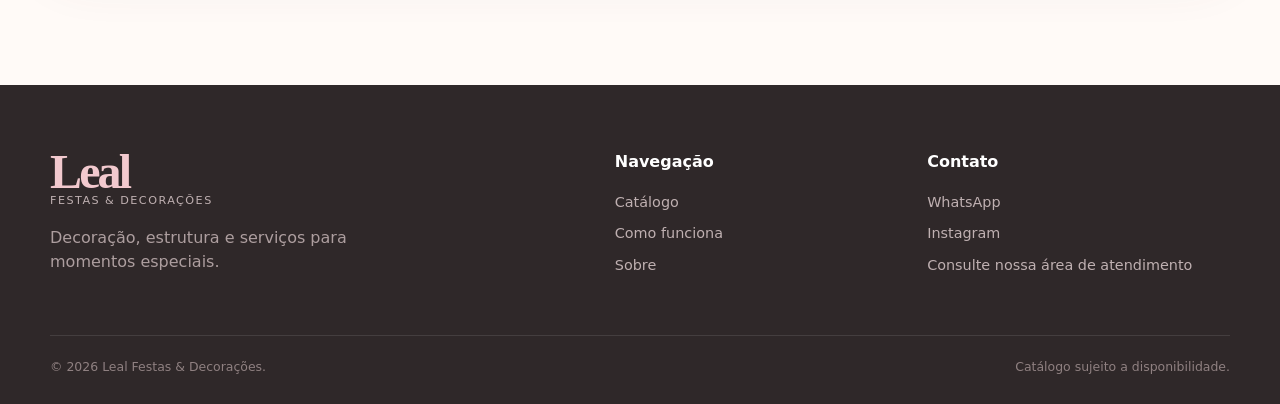
==== commit 72f6b0aa: "Remove abertura e inicia site pelo catalogo" ====
--- a/index.html
+++ b/index.html
@@ -24,7 +24,7 @@
 
   <header class="site-header" id="topo">
     <div class="container header-inner">
-      <a class="brand" href="#topo" aria-label="Leal Festas e Decorações">
+      <a class="brand" href="#catalogo" aria-label="Leal Festas e Decorações">
         <span class="brand-script">Leal</span>
         <span class="brand-subtitle">Festas & Decorações</span>
       </a>
@@ -46,40 +46,6 @@
   </header>
 
   <main>
-    <section class="hero">
-      <div class="hero-decor hero-decor-left" aria-hidden="true"></div>
-      <div class="hero-decor hero-decor-right" aria-hidden="true"></div>
-      <div class="container hero-grid">
-        <div class="hero-copy reveal">
-          <span class="eyebrow">Sua festa completa em um só lugar</span>
-          <h1>Momentos especiais merecem uma decoração à altura.</h1>
-          <p>Escolha kits, balões, mobiliário, estrutura e serviços. Monte seu orçamento do seu jeito e fale com a gente pelo WhatsApp.</p>
-          <div class="hero-actions">
-            <a class="btn btn-primary" href="#catalogo">Ver catálogo</a>
-            <button class="btn btn-secondary" id="heroWhatsappBtn">Pedir orçamento</button>
-          </div>
-          <div class="hero-trust">
-            <span>✓ Atendimento personalizado</span>
-            <span>✓ Orçamento sem compromisso</span>
-            <span>✓ Soluções completas</span>
-          </div>
-        </div>
-        <div class="hero-showcase reveal" aria-label="Destaque visual da Leal Festas">
-          <div class="showcase-card main-showcase">
-            <img src="public/images/demo/hero-festa.svg" alt="Espaço reservado para foto profissional de uma decoração Leal" />
-            <div class="showcase-label"><span>Seu evento</span><strong>do seu jeito ✨</strong></div>
-          </div>
-          <div class="floating-badge badge-one">🎈 Balões</div>
-          <div class="floating-badge badge-two">🎂 Kits</div>
-          <div class="floating-badge badge-three">🎨 Serviços</div>
-        </div>
-      </div>
-    </section>
-
-    <section class="quick-categories" aria-label="Categorias">
-      <div class="container category-strip" id="quickCategories"></div>
-    </section>
-
     <section class="catalog-section section" id="catalogo">
       <div class="container">
         <div class="section-heading reveal">
--- a/css/styles.css
+++ b/css/styles.css
@@ -182,3 +182,7 @@
 .cart-whatsapp-hint { margin: 9px 0 0; text-align: center; color: var(--muted); font-size: .72rem; line-height: 1.35; }
 .btn-whatsapp { background: #247a45; color: #fff; border-color: #247a45; }
 .btn-whatsapp:hover { background: #1e683b; border-color: #1e683b; }
+
+/* Página abre diretamente no catálogo */
+.catalog-section { padding-top: 64px; }
+@media (max-width: 780px) { .catalog-section { padding-top: 46px; } }
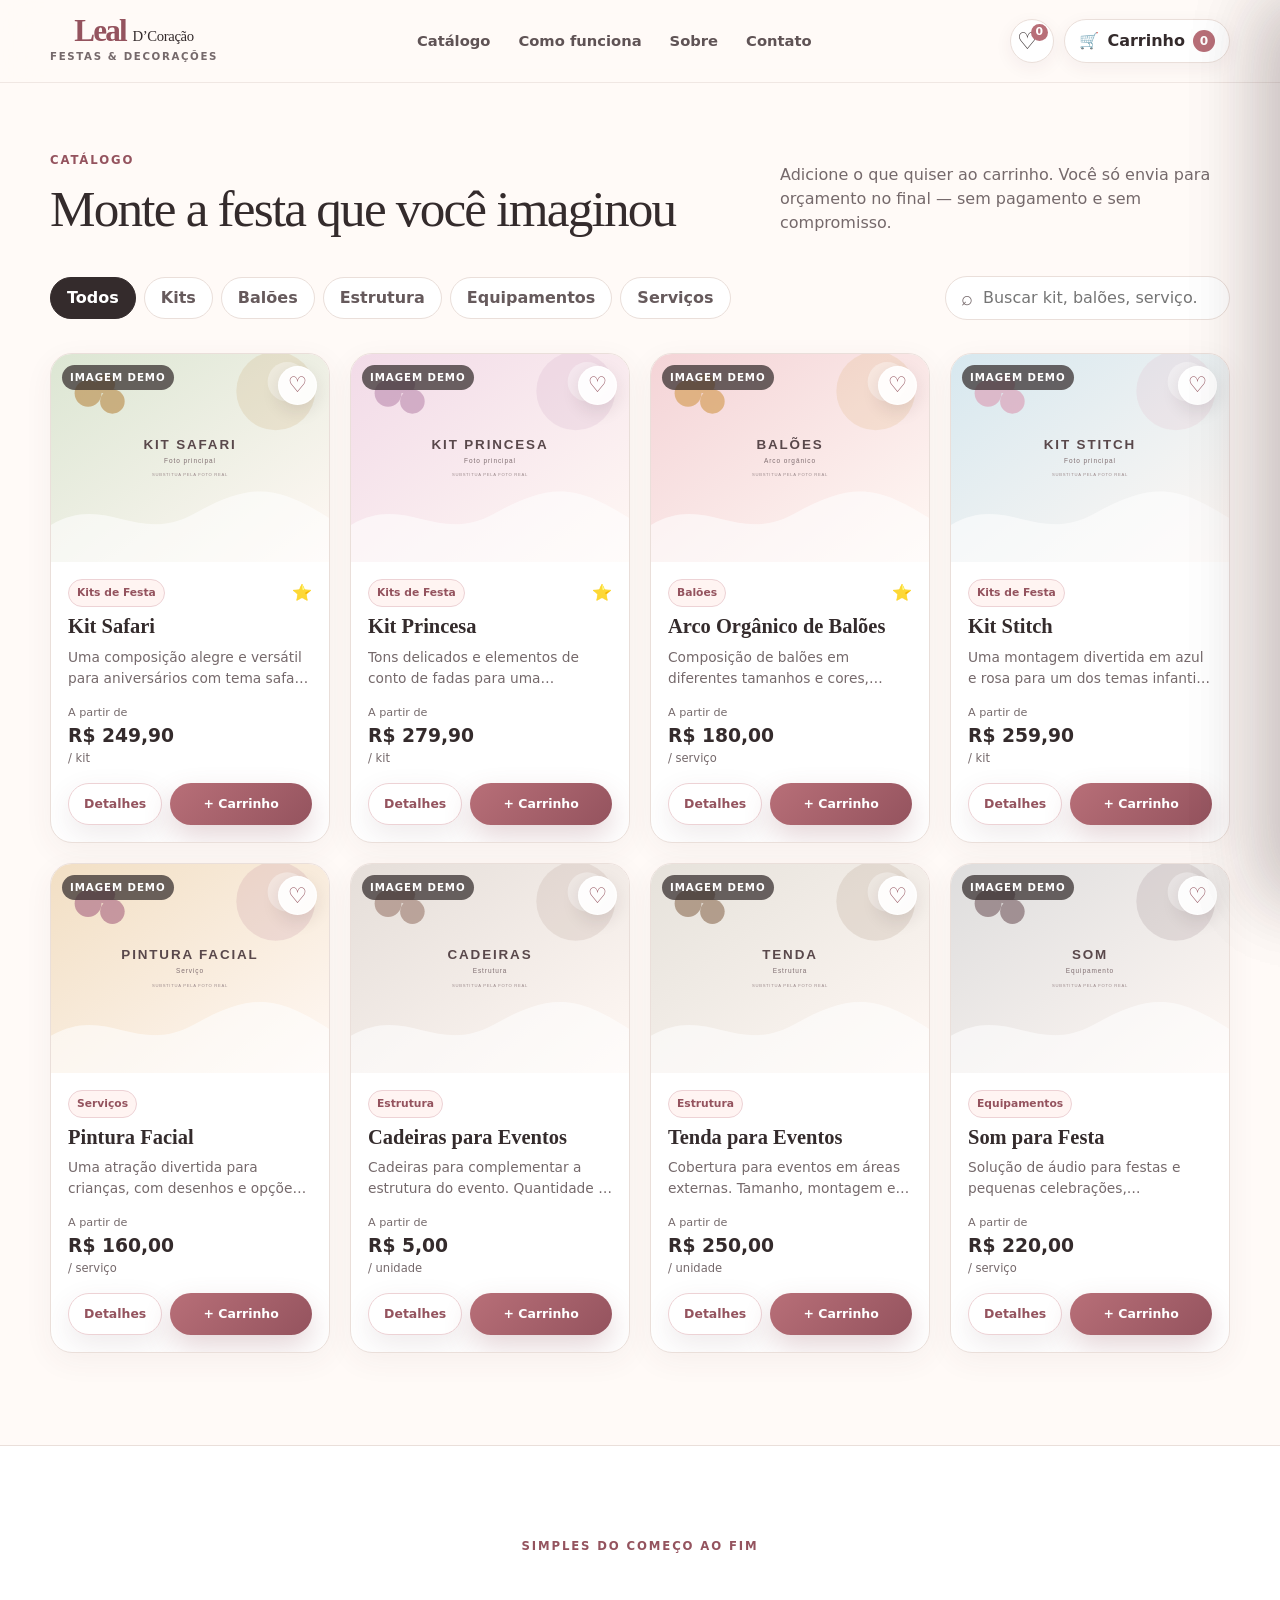
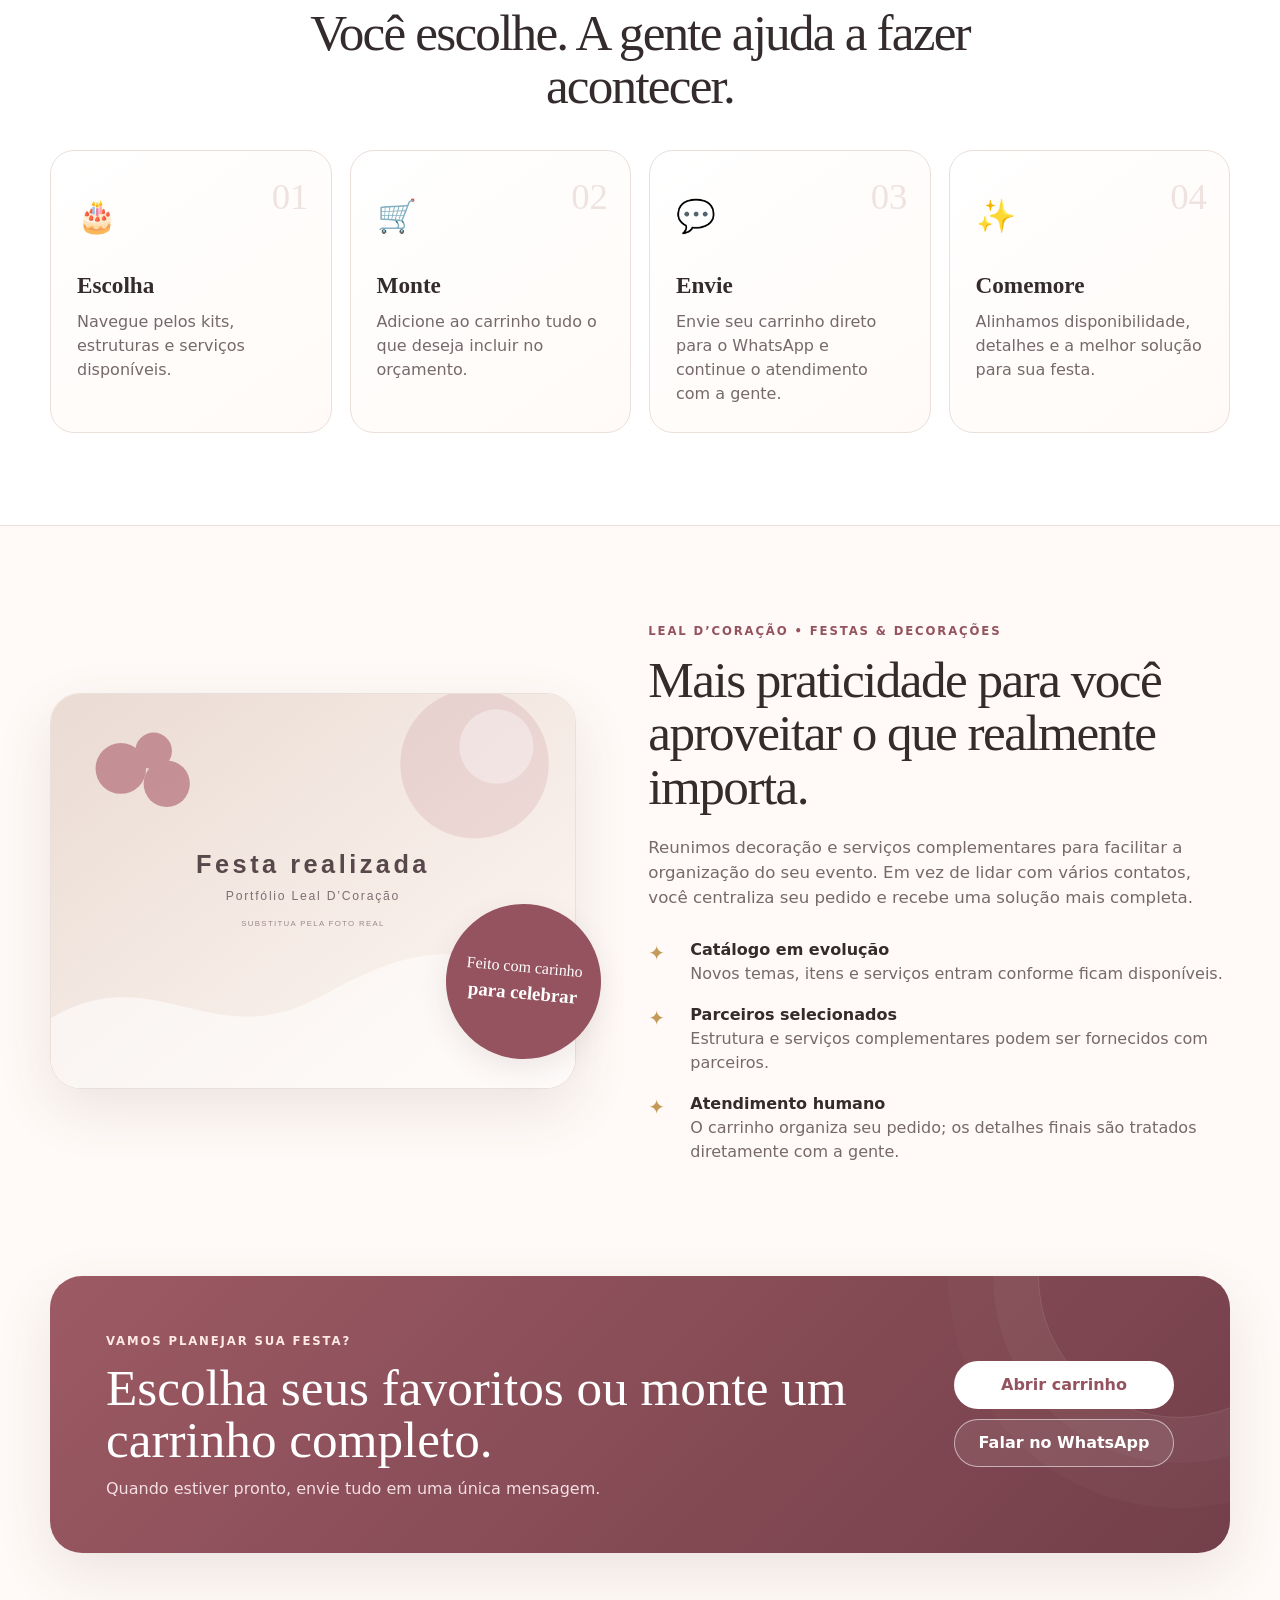
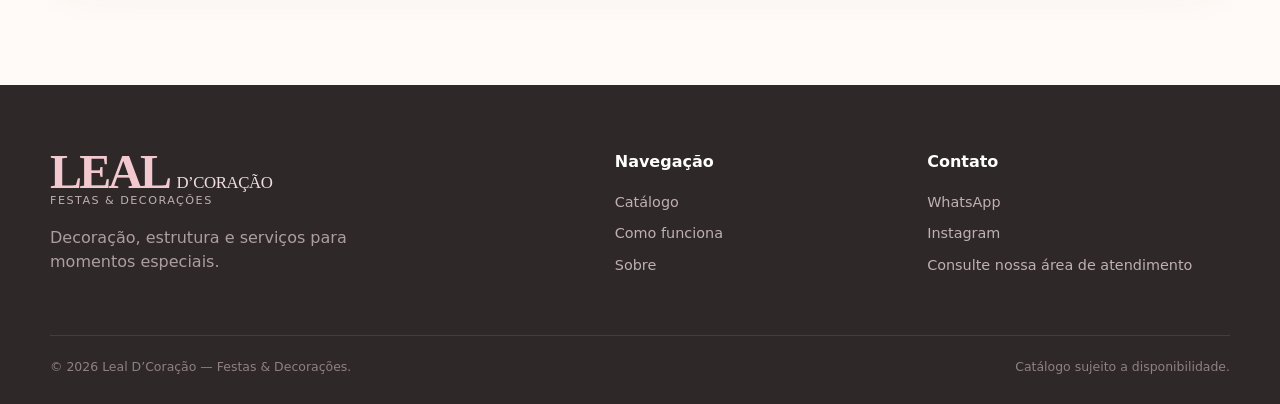
==== commit 0e4bdf0f: "Atualiza marca para Leal D Coracao" ====
--- a/index.html
+++ b/index.html
@@ -4,15 +4,15 @@
   <meta charset="utf-8" />
   <meta name="viewport" content="width=device-width, initial-scale=1" />
   <meta name="theme-color" content="#fffaf7" />
-  <meta name="description" content="Leal Festas & Decorações — kits, decoração, balões, estrutura e serviços para sua festa." />
-  <title>Leal | Festas & Decorações</title>
+  <meta name="description" content="Leal D’Coração — Festas & Decorações. Kits, decoração, balões, estrutura e serviços para sua festa." />
+  <title>Leal D’Coração | Festas & Decorações</title>
   <link rel="icon" href="public/images/favicon.svg" type="image/svg+xml" />
   <link rel="stylesheet" href="css/styles.css" />
 </head>
 <body>
   <div id="entryCelebration" class="entry-celebration" aria-hidden="true">
     <div class="entry-brand">
-      <span class="brand-script">Leal</span>
+      <span class="brand-name"><span class="brand-script">Leal</span><span class="brand-heart">D’Coração</span></span>
       <span>Festas & Decorações</span>
     </div>
     <div class="balloon balloon-a"></div>
@@ -24,8 +24,8 @@
 
   <header class="site-header" id="topo">
     <div class="container header-inner">
-      <a class="brand" href="#catalogo" aria-label="Leal Festas e Decorações">
-        <span class="brand-script">Leal</span>
+      <a class="brand" href="#catalogo" aria-label="Leal D’Coração — Festas e Decorações">
+        <span class="brand-name"><span class="brand-script">Leal</span><span class="brand-heart">D’Coração</span></span>
         <span class="brand-subtitle">Festas & Decorações</span>
       </a>
       <nav class="desktop-nav" aria-label="Navegação principal">
@@ -95,7 +95,7 @@
           <div class="about-stamp">Feito com carinho<br><strong>para celebrar</strong></div>
         </div>
         <div class="about-copy reveal">
-          <span class="eyebrow">Leal Festas & Decorações</span>
+          <span class="eyebrow">Leal D’Coração • Festas & Decorações</span>
           <h2>Mais praticidade para você aproveitar o que realmente importa.</h2>
           <p>Reunimos decoração e serviços complementares para facilitar a organização do seu evento. Em vez de lidar com vários contatos, você centraliza seu pedido e recebe uma solução mais completa.</p>
           <div class="feature-list">
@@ -125,14 +125,14 @@
   <footer class="site-footer">
     <div class="container footer-grid">
       <div class="footer-brand">
-        <span class="brand-script">Leal</span>
+        <span class="brand-name"><span class="brand-script">Leal</span><span class="brand-heart">D’Coração</span></span>
         <span>Festas & Decorações</span>
         <p>Decoração, estrutura e serviços para momentos especiais.</p>
       </div>
       <div><strong>Navegação</strong><a href="#catalogo">Catálogo</a><a href="#como-funciona">Como funciona</a><a href="#sobre">Sobre</a></div>
       <div><strong>Contato</strong><button class="footer-link" id="footerWhatsappBtn">WhatsApp</button><a id="instagramLink" href="#" target="_blank" rel="noopener">Instagram</a><span id="serviceArea">Consulte nossa área de atendimento</span></div>
     </div>
-    <div class="container footer-bottom"><span>© <span id="year"></span> Leal Festas & Decorações.</span><span>Catálogo sujeito a disponibilidade.</span></div>
+    <div class="container footer-bottom"><span>© <span id="year"></span> Leal D’Coração — Festas & Decorações.</span><span>Catálogo sujeito a disponibilidade.</span></div>
   </footer>
 
   <button id="floatingCart" class="floating-cart" aria-label="Abrir carrinho">
--- a/css/styles.css
+++ b/css/styles.css
@@ -186,3 +186,27 @@
 /* Página abre diretamente no catálogo */
 .catalog-section { padding-top: 64px; }
 @media (max-width: 780px) { .catalog-section { padding-top: 46px; } }
+
+
+/* Marca v4 — Leal D’Coração */
+.brand-name { display: inline-flex; align-items: baseline; justify-content: center; gap: .42rem; white-space: nowrap; }
+.brand-heart { font-family: Georgia, "Times New Roman", serif; color: var(--text); font-size: .92rem; font-weight: 500; letter-spacing: -.025em; line-height: 1; }
+.brand .brand-name { line-height: 1; }
+.brand .brand-script { font-size: 1.95rem; }
+.brand .brand-heart { font-size: .92rem; }
+.entry-brand .brand-name { gap: clamp(.45rem,1.2vw,.85rem); align-items: baseline; }
+.entry-brand .brand-heart { font-size: clamp(2rem,5vw,3.7rem); color: var(--text); }
+.footer-brand .brand-name { justify-content: flex-start; gap: .45rem; }
+.footer-brand .brand-heart { color: #f0dddd; font-size: 1.05rem; }
+@media (max-width: 780px) {
+  .brand { min-width: 0; }
+  .brand .brand-name { gap: .28rem; }
+  .brand .brand-script { font-size: 1.55rem; }
+  .brand .brand-heart { font-size: .72rem; }
+  .brand-subtitle { font-size: .46rem; letter-spacing: .12em; }
+  .entry-brand .brand-heart { font-size: clamp(1.65rem,8vw,2.5rem); }
+}
+@media (max-width: 390px) {
+  .brand .brand-script { font-size: 1.42rem; }
+  .brand .brand-heart { font-size: .66rem; }
+}
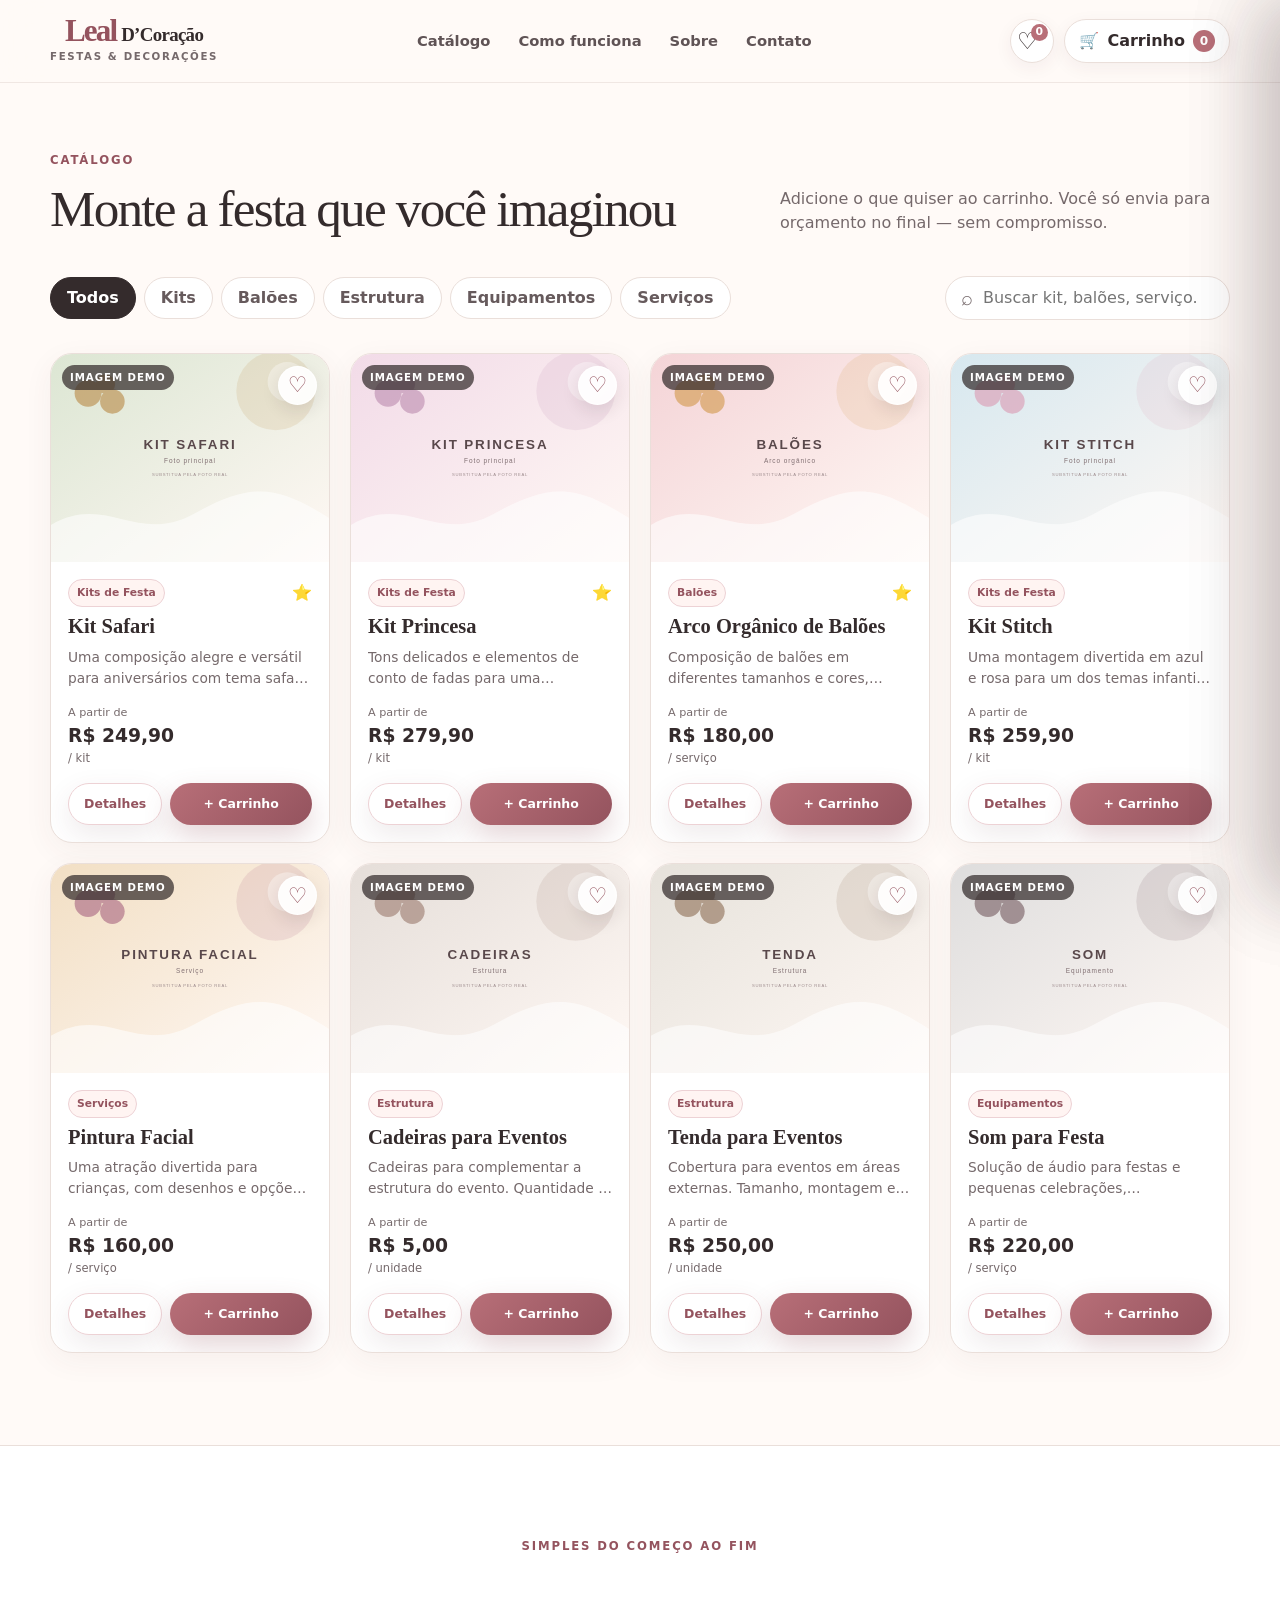
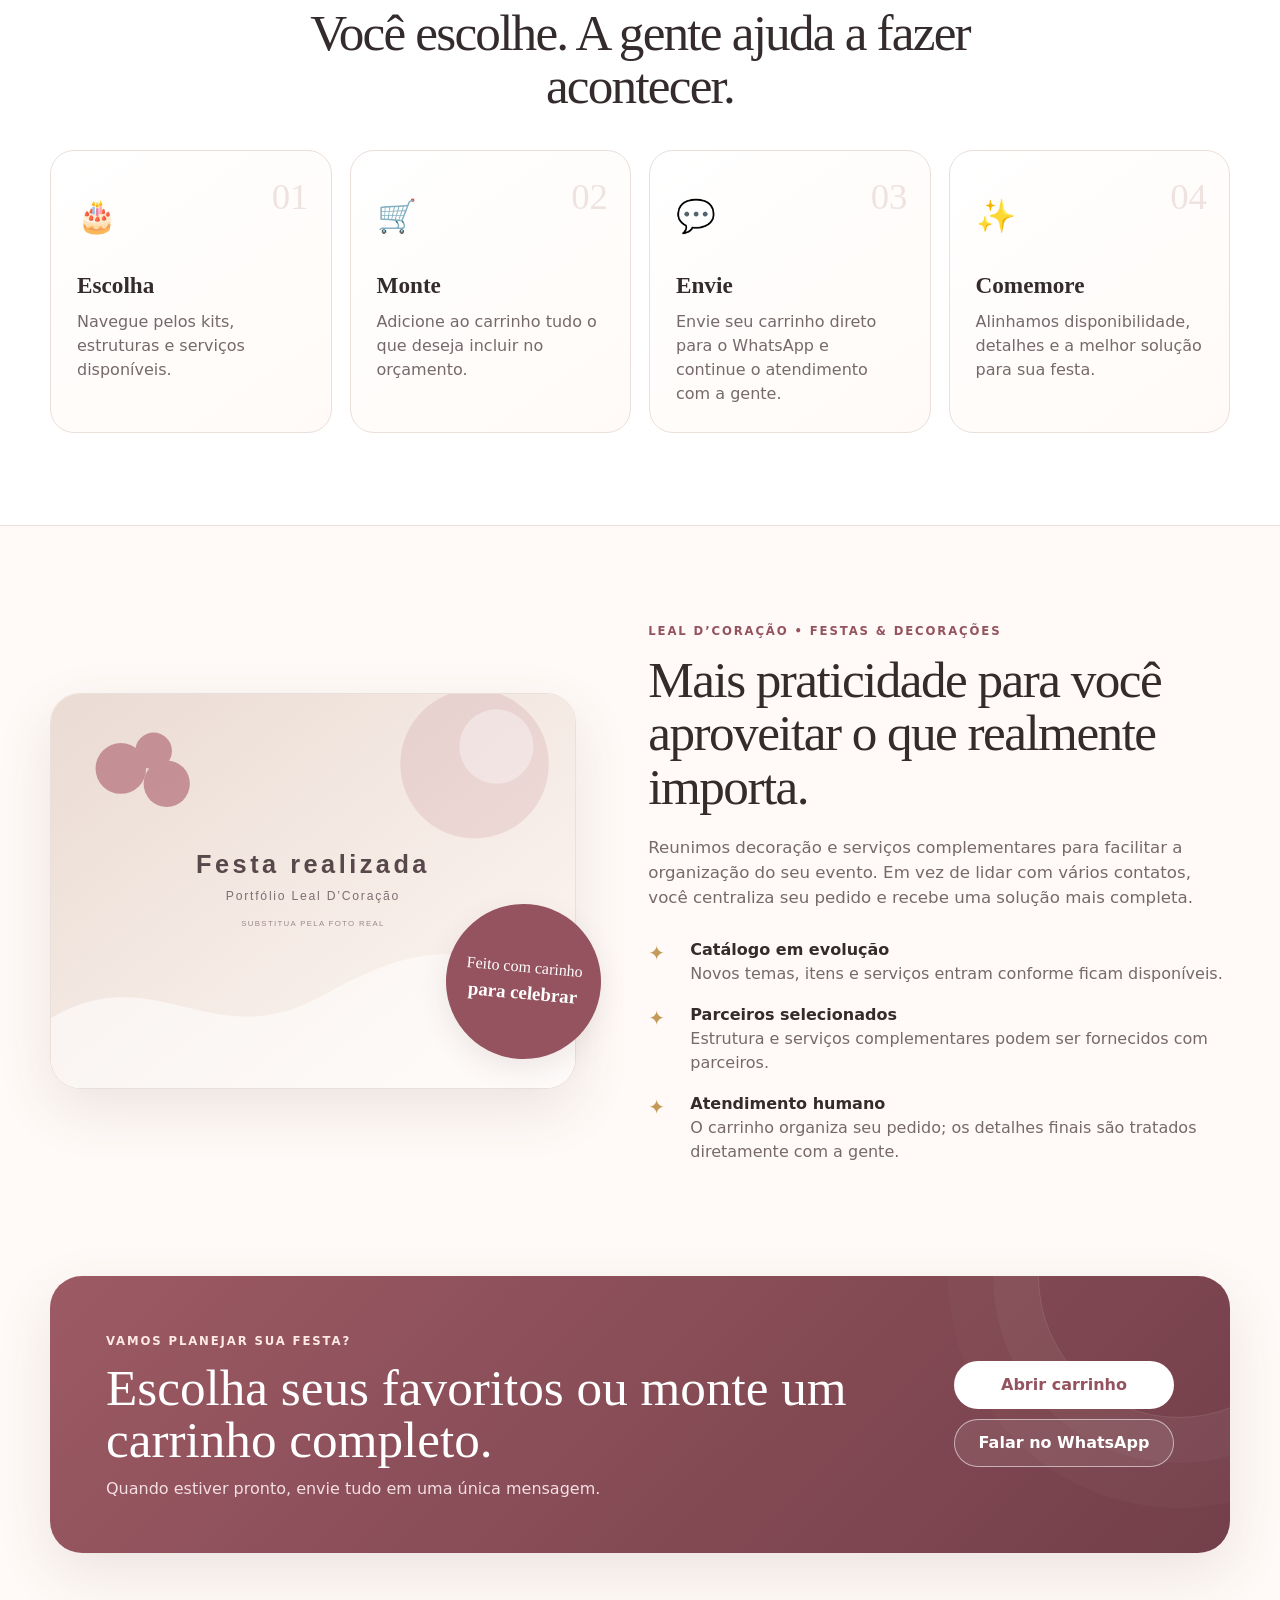
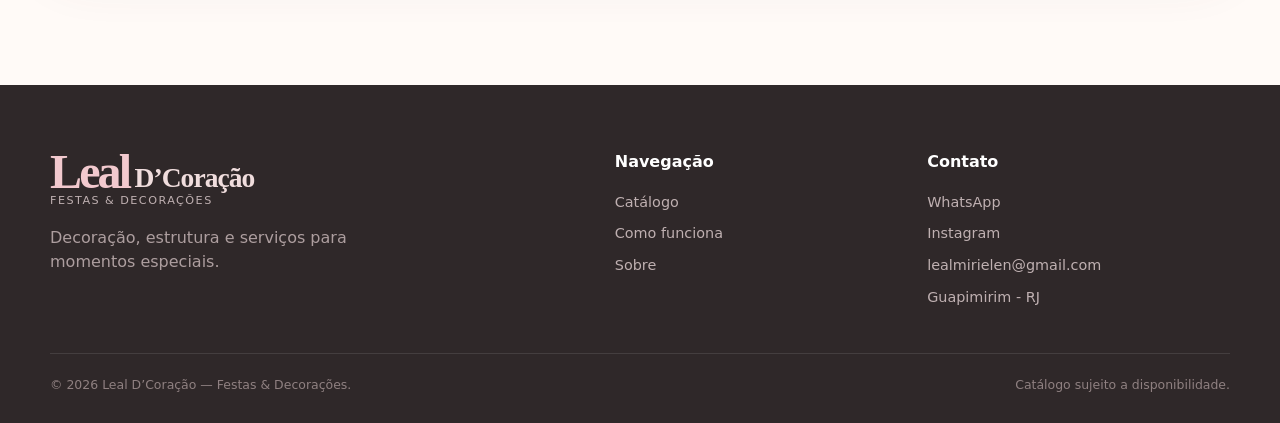
==== commit 3f15fba2: "Atualiza site Leal D Coracao v6" ====
--- a/index.html
+++ b/index.html
@@ -53,7 +53,7 @@
             <span class="eyebrow">Catálogo</span>
             <h2>Monte a festa que você imaginou</h2>
           </div>
-          <p>Adicione o que quiser ao carrinho. Você só envia para orçamento no final — sem pagamento e sem compromisso.</p>
+          <p>Adicione o que quiser ao carrinho. Você só envia para orçamento no final — sem compromisso.</p>
         </div>
 
         <div class="catalog-toolbar reveal">
@@ -130,7 +130,7 @@
         <p>Decoração, estrutura e serviços para momentos especiais.</p>
       </div>
       <div><strong>Navegação</strong><a href="#catalogo">Catálogo</a><a href="#como-funciona">Como funciona</a><a href="#sobre">Sobre</a></div>
-      <div><strong>Contato</strong><button class="footer-link" id="footerWhatsappBtn">WhatsApp</button><a id="instagramLink" href="#" target="_blank" rel="noopener">Instagram</a><span id="serviceArea">Consulte nossa área de atendimento</span></div>
+      <div><strong>Contato</strong><button class="footer-link" id="footerWhatsappBtn">WhatsApp</button><a id="instagramLink" href="https://www.instagram.com/lealdcoracao/" target="_blank" rel="noopener">Instagram</a><a id="emailLink" href="mailto:lealmirielen@gmail.com">lealmirielen@gmail.com</a><span id="serviceArea">Guapimirim - RJ</span></div>
     </div>
     <div class="container footer-bottom"><span>© <span id="year"></span> Leal D’Coração — Festas & Decorações.</span><span>Catálogo sujeito a disponibilidade.</span></div>
   </footer>
@@ -177,7 +177,8 @@
         <div class="product-modal-top"><span id="modalCategory" class="category-tag"></span><button id="modalFavoriteBtn" class="favorite-large" aria-label="Favoritar">♡</button></div>
         <h2 id="productModalTitle"></h2>
         <p id="modalDescription" class="modal-description"></p>
-        <div id="modalIncludesWrap"><h3>O que inclui</h3><ul id="modalIncludes" class="includes-list"></ul></div>
+        <div id="modalIncludesWrap" class="includes-panel"><div class="includes-panel-title"><span>✓</span><h3>O que está incluso</h3></div><ul id="modalIncludes" class="includes-list"></ul></div>
+        <div id="modalComplementsWrap" class="complements-panel" hidden><div class="complements-head"><div><span class="eyebrow">Complete sua festa</span><h3>Combine com</h3></div></div><div id="modalComplements" class="complements-grid"></div></div>
         <div class="modal-price-row"><div><span>A partir de</span><strong id="modalPrice"></strong></div><span class="availability-dot">● Consulte disponibilidade</span></div>
         <button id="modalAddBtn" class="btn btn-primary btn-full">+ Adicionar ao orçamento</button>
       </div>
@@ -189,6 +190,7 @@
 
   <script src="js/config.js"></script>
   <script src="data/catalogo.js"></script>
+  <script src="js/analytics.js"></script>
   <script src="js/app.js"></script>
 </body>
 </html>
--- a/css/styles.css
+++ b/css/styles.css
@@ -188,25 +188,69 @@
 @media (max-width: 780px) { .catalog-section { padding-top: 46px; } }
 
 
-/* Marca v4 — Leal D’Coração */
-.brand-name { display: inline-flex; align-items: baseline; justify-content: center; gap: .42rem; white-space: nowrap; }
-.brand-heart { font-family: Georgia, "Times New Roman", serif; color: var(--text); font-size: .92rem; font-weight: 500; letter-spacing: -.025em; line-height: 1; }
+/* Marca v5 — proporção profissional Leal D’Coração */
+.brand-name { display: inline-flex; align-items: baseline; justify-content: center; gap: .30rem; white-space: nowrap; }
+.brand-heart { font-family: Georgia, "Times New Roman", serif; color: var(--text); font-weight: 600; letter-spacing: -.035em; line-height: .96; }
 .brand .brand-name { line-height: 1; }
 .brand .brand-script { font-size: 1.95rem; }
-.brand .brand-heart { font-size: .92rem; }
-.entry-brand .brand-name { gap: clamp(.45rem,1.2vw,.85rem); align-items: baseline; }
-.entry-brand .brand-heart { font-size: clamp(2rem,5vw,3.7rem); color: var(--text); }
-.footer-brand .brand-name { justify-content: flex-start; gap: .45rem; }
-.footer-brand .brand-heart { color: #f0dddd; font-size: 1.05rem; }
+.brand .brand-heart { font-size: 1.18rem; transform: translateY(-.025em); }
+.entry-brand .brand-name { gap: clamp(.32rem,.8vw,.62rem); align-items: baseline; }
+.entry-brand .brand-heart { font-size: clamp(3rem,7.4vw,5.45rem); color: var(--text); transform: translateY(-.02em); }
+.footer-brand .brand-name { justify-content: flex-start; gap: .34rem; }
+.footer-brand .brand-heart { color: #f0dddd; font-size: 1.72rem; transform: translateY(-.025em); }
 @media (max-width: 780px) {
   .brand { min-width: 0; }
-  .brand .brand-name { gap: .28rem; }
+  .brand .brand-name { gap: .22rem; }
   .brand .brand-script { font-size: 1.55rem; }
-  .brand .brand-heart { font-size: .72rem; }
+  .brand .brand-heart { font-size: .94rem; }
   .brand-subtitle { font-size: .46rem; letter-spacing: .12em; }
-  .entry-brand .brand-heart { font-size: clamp(1.65rem,8vw,2.5rem); }
+  .entry-brand .brand-heart { font-size: clamp(2.25rem,10.5vw,3.65rem); }
 }
 @media (max-width: 390px) {
   .brand .brand-script { font-size: 1.42rem; }
-  .brand .brand-heart { font-size: .66rem; }
-}
+  .brand .brand-heart { font-size: .86rem; }
+}
+
+/* v6 — detalhes comerciais, complementos e identidade do rodapé */
+.footer-brand .brand-name {
+  text-transform: none !important;
+  letter-spacing: normal !important;
+  font-size: inherit !important;
+}
+.footer-brand .brand-script {
+  font-family: "Segoe Script", "Lucida Handwriting", "Brush Script MT", cursive;
+  font-weight: 650;
+  letter-spacing: -.06em;
+}
+
+.includes-panel {
+  margin-top: 22px;
+  padding: 18px 18px 16px;
+  border: 1px solid var(--rose-soft);
+  border-radius: 18px;
+  background: linear-gradient(145deg, #fff, #fff6f4);
+}
+.includes-panel-title { display: flex; align-items: center; gap: 9px; margin-bottom: 11px; }
+.includes-panel-title > span { width: 25px; height: 25px; border-radius: 50%; display: grid; place-items: center; background: #e7f3ec; color: var(--success); font-weight: 900; }
+.product-modal-copy .includes-panel-title h3 { margin: 0; font-size: .94rem; }
+.includes-panel .includes-list { gap: 8px; color: #574b4d; }
+
+.complements-panel { margin-top: 22px; padding-top: 18px; border-top: 1px solid var(--line); }
+.complements-head { display: flex; align-items: end; justify-content: space-between; margin-bottom: 10px; }
+.complements-head .eyebrow { margin: 0 0 2px; font-size: .61rem; }
+.product-modal-copy .complements-head h3 { margin: 0; font-family: Georgia, serif; font-size: 1.28rem; font-weight: 500; }
+.complements-grid { display: grid; grid-template-columns: 1fr; gap: 8px; }
+.complement-card { display: grid; grid-template-columns: 1fr auto; align-items: center; gap: 10px; border: 1px solid var(--line); background: #fff; border-radius: 14px; padding: 8px; }
+.complement-open { min-width: 0; border: 0; background: transparent; display: grid; grid-template-columns: 52px minmax(0,1fr); gap: 10px; align-items: center; text-align: left; padding: 0; color: var(--text); }
+.complement-open img { width: 52px; height: 48px; object-fit: cover; border-radius: 10px; background: #f5ece8; }
+.complement-open span { min-width: 0; display: grid; gap: 2px; }
+.complement-open strong { overflow: hidden; text-overflow: ellipsis; white-space: nowrap; font-family: Georgia,serif; font-size: .92rem; }
+.complement-open small { color: var(--muted); font-size: .68rem; }
+.complement-add { border: 1px solid var(--rose-soft); border-radius: 999px; background: var(--surface-soft); color: var(--rose-dark); padding: 8px 11px; font-size: .7rem; font-weight: 800; white-space: nowrap; }
+.complement-add:hover { background: var(--rose); color: #fff; }
+
+@media (max-width: 470px) {
+  .includes-panel { padding: 15px 14px; }
+  .complement-card { grid-template-columns: 1fr; }
+  .complement-add { width: 100%; }
+}
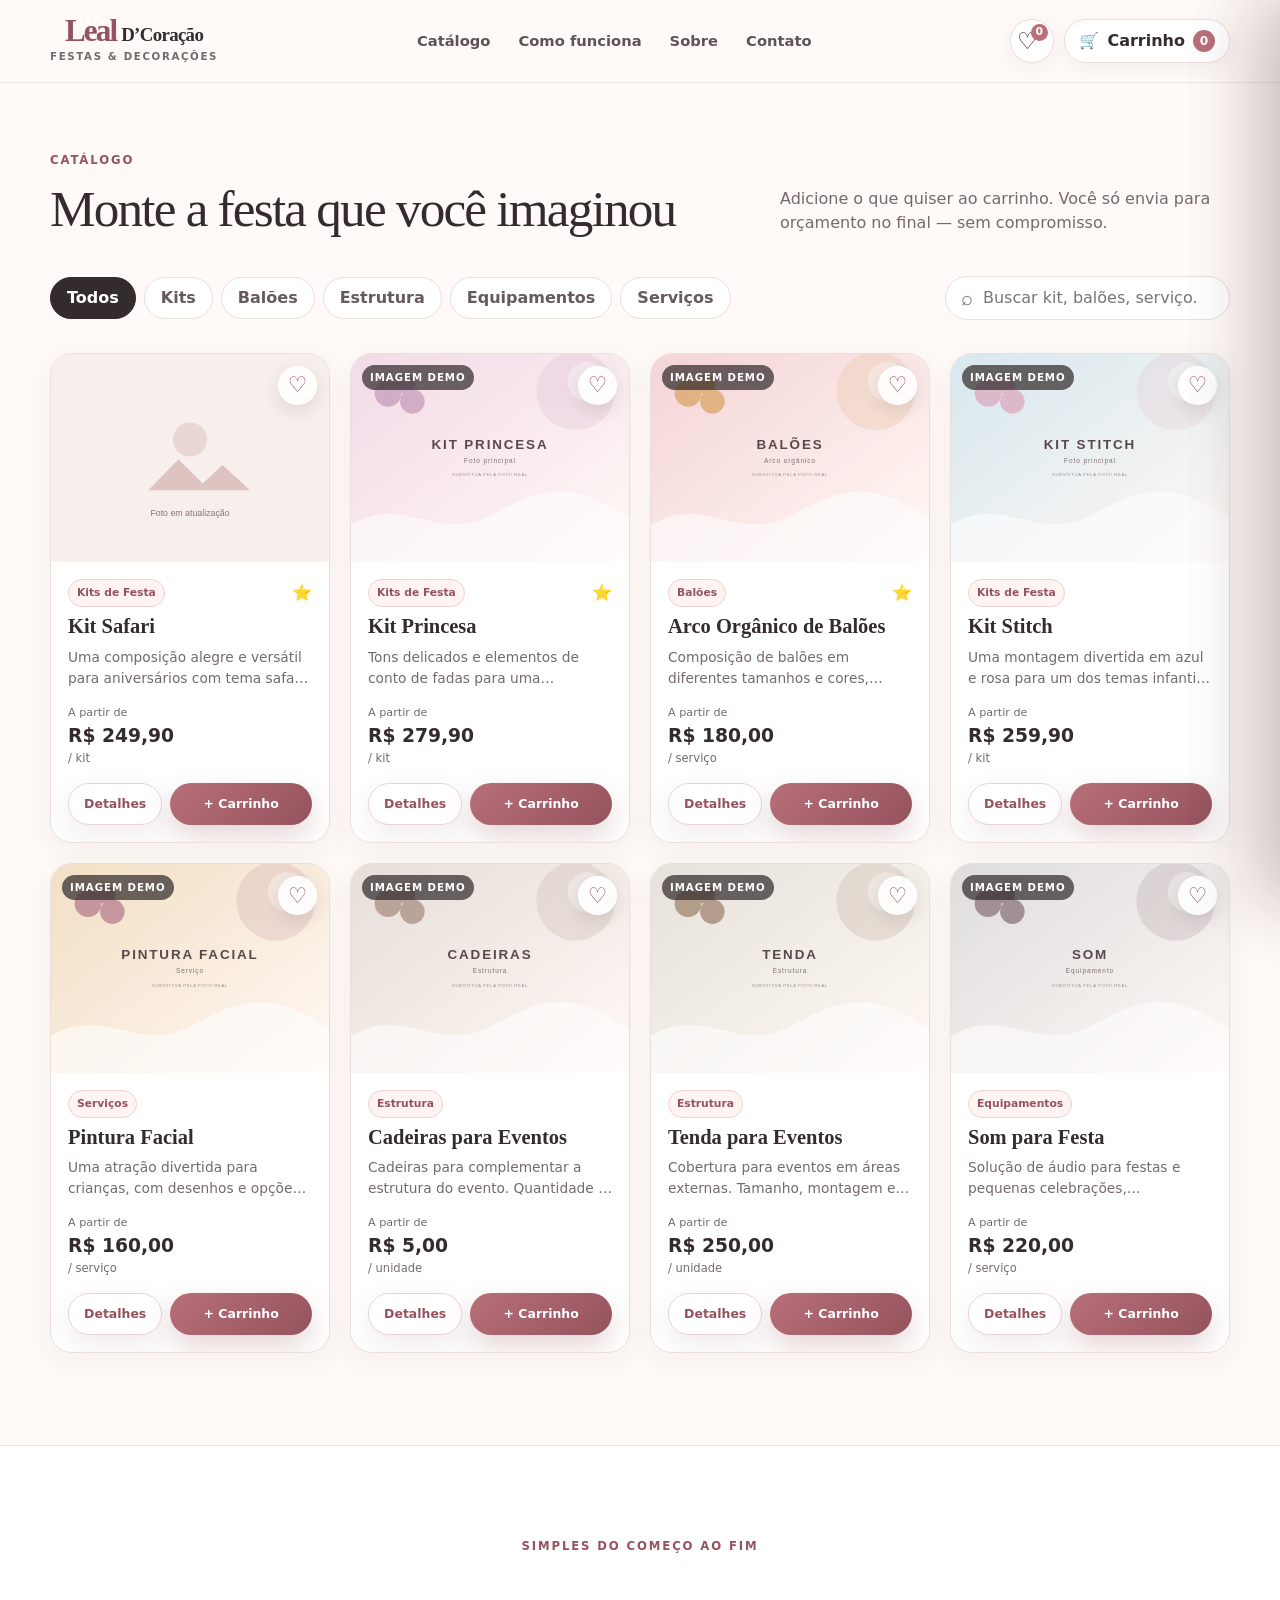
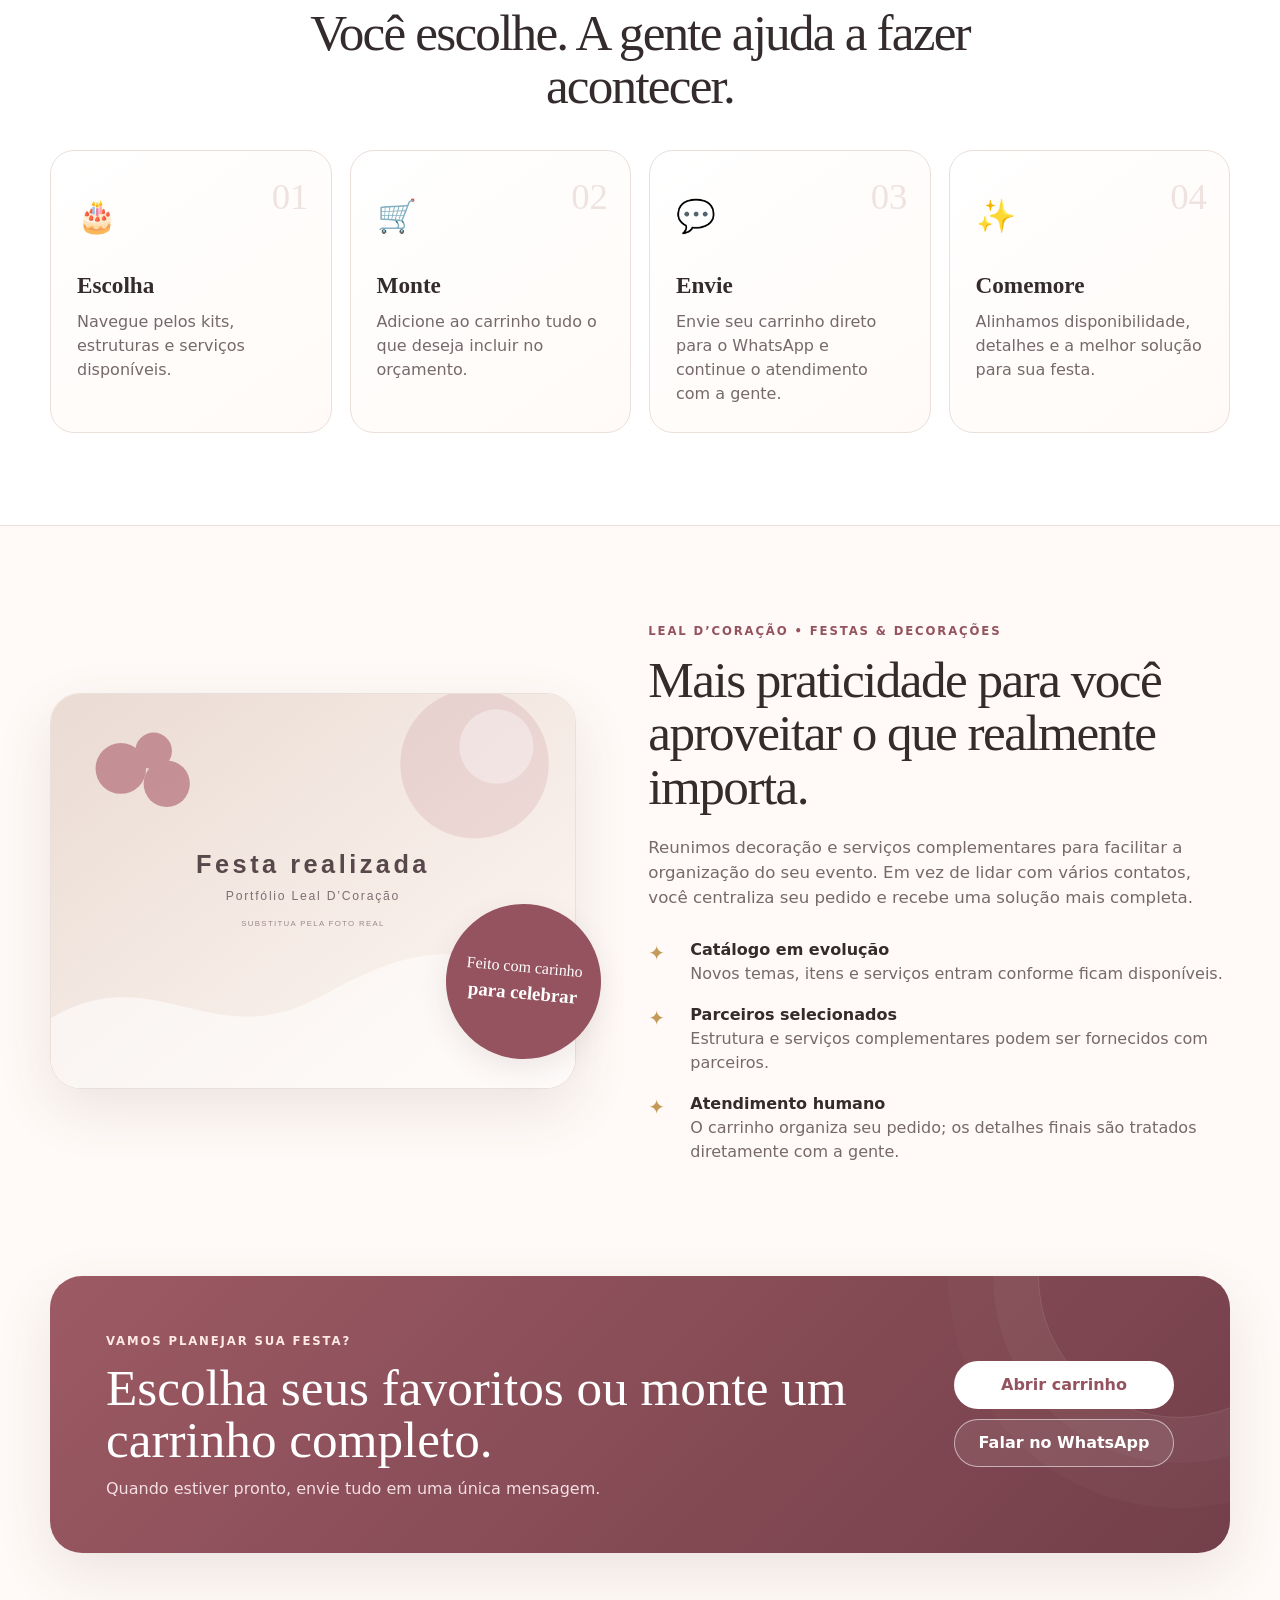
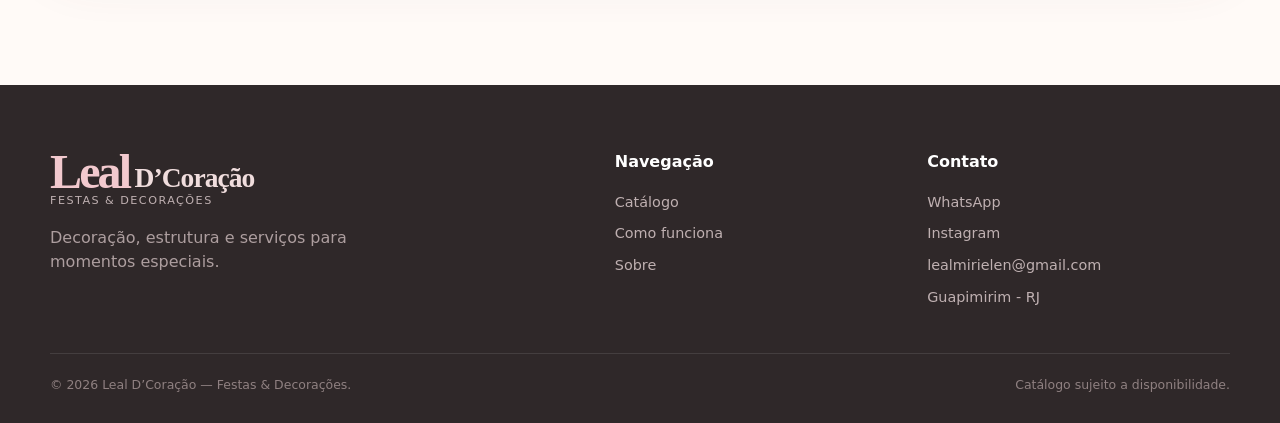
==== commit 5b0295c1: "Corrige galeria de fotos e intro" ====
--- a/index.html
+++ b/index.html
@@ -7,7 +7,7 @@
   <meta name="description" content="Leal D’Coração — Festas & Decorações. Kits, decoração, balões, estrutura e serviços para sua festa." />
   <title>Leal D’Coração | Festas & Decorações</title>
   <link rel="icon" href="public/images/favicon.svg" type="image/svg+xml" />
-  <link rel="stylesheet" href="css/styles.css" />
+  <link rel="stylesheet" href="css/styles.css?v=9" />
 </head>
 <body>
   <div id="entryCelebration" class="entry-celebration" aria-hidden="true">
@@ -191,6 +191,6 @@
   <script src="js/config.js"></script>
   <script src="data/catalogo.js"></script>
   <script src="js/analytics.js"></script>
-  <script src="js/app.js"></script>
+  <script src="js/app.js?v=9"></script>
 </body>
 </html>
--- a/css/styles.css
+++ b/css/styles.css
@@ -141,10 +141,10 @@
 
 .toast { position: fixed; left: 50%; bottom: 24px; transform: translate(-50%,30px); opacity: 0; z-index: 120; background: #30282a; color: white; border-radius: 999px; padding: 11px 18px; box-shadow: var(--shadow-small); transition: .25s ease; pointer-events: none; font-weight: 700; font-size: .86rem; }.toast.show { opacity: 1; transform: translate(-50%,0); }
 
-.entry-celebration { position: fixed; inset: 0; z-index: 200; background: radial-gradient(circle at center,#fff 0,#fff7f2 70%); display: grid; place-items: center; overflow: hidden; animation: entryFade 3.1s forwards; }.entry-brand { text-align: center; display: flex; flex-direction: column; animation: entryBrand 2.2s ease both; }.entry-brand .brand-script { font-size: clamp(5rem,13vw,9rem); }.entry-brand > span:last-child { text-transform: uppercase; letter-spacing: .22em; font-size: .72rem; font-weight: 800; color: var(--muted); }.balloon { position: absolute; width: 54px; height: 69px; background: rgba(184,111,120,.55); border-radius: 50% 50% 46% 46%; bottom: -100px; animation: balloonRise 2.8s ease-in forwards; box-shadow: inset -10px -10px 18px rgba(92,44,52,.08); }.balloon::after { content: ""; width: 1px; height: 95px; background: rgba(110,90,92,.35); position: absolute; top: 67px; left: 50%; }.balloon-a { left: 15%; }.balloon-b { left: 72%; background: rgba(195,154,87,.48); animation-delay: .3s; transform: scale(.8); }.balloon-c { left: 45%; background: rgba(230,168,175,.55); animation-delay: .55s; transform: scale(.62); }.confetti-layer { position: fixed; inset: 0; z-index: 205; pointer-events: none; overflow: hidden; }.confetti-piece { position: fixed; width: 8px; height: 13px; border-radius: 2px; background: var(--confetti); transform: translate(-50%,-50%) rotate(var(--rotate)); animation: confettiBurst var(--duration) ease-out forwards; }.entry-confetti { position: absolute; top: -20px; animation: confettiFall var(--duration) linear forwards; }
+.entry-celebration { position: fixed; inset: 0; z-index: 200; background: radial-gradient(circle at center,#fff 0,#fff7f2 70%); display: grid; place-items: center; overflow: hidden; } .entry-celebration.entry-replay { animation: entryFade 3.2s forwards; }.entry-brand { text-align: center; display: flex; flex-direction: column; } .entry-replay .entry-brand { animation: entryBrand 2.25s ease both; }.entry-brand .brand-script { font-size: clamp(5rem,13vw,9rem); }.entry-brand > span:last-child { text-transform: uppercase; letter-spacing: .22em; font-size: .72rem; font-weight: 800; color: var(--muted); }.balloon { --scale:1; position: absolute; width: 54px; height: 69px; background: rgba(184,111,120,.55); border-radius: 50% 50% 46% 46%; bottom: -110px; transform: scale(var(--scale)); box-shadow: inset -10px -10px 18px rgba(92,44,52,.08); } .entry-replay .balloon { animation: balloonRise 2.9s cubic-bezier(.22,.68,.28,1) forwards; }.balloon::after { content: ""; width: 1px; height: 95px; background: rgba(110,90,92,.35); position: absolute; top: 67px; left: 50%; }.balloon-a { left: 15%; }.balloon-b { left: 72%; background: rgba(195,154,87,.48); animation-delay: .3s !important; --scale:.8; }.balloon-c { left: 45%; background: rgba(230,168,175,.55); animation-delay: .55s !important; --scale:.62; }.confetti-layer { position: fixed; inset: 0; z-index: 205; pointer-events: none; overflow: hidden; }.confetti-piece { position: fixed; width: 8px; height: 13px; border-radius: 2px; background: var(--confetti); transform: translate(-50%,-50%) rotate(var(--rotate)); animation: confettiBurst var(--duration) ease-out forwards; }.entry-confetti { position: absolute; top: -20px; animation: confettiFall var(--duration) linear forwards; }
 @keyframes entryBrand { 0% { transform: scale(.9); opacity: 0; } 30%,80% { transform: scale(1); opacity: 1; } 100% { transform: scale(1.03); opacity: 0; } }
 @keyframes entryFade { 0%,78% { opacity: 1; pointer-events: auto; } 100% { opacity: 0; visibility: hidden; pointer-events: none; } }
-@keyframes balloonRise { to { bottom: 115%; transform: translateX(35px) rotate(8deg); } }
+@keyframes balloonRise { 0% { bottom:-110px; transform: translateX(0) rotate(-3deg) scale(var(--scale)); opacity:.92; } 45% { transform: translateX(-18px) rotate(3deg) scale(var(--scale)); opacity:1; } 100% { bottom:115%; transform: translateX(35px) rotate(8deg) scale(var(--scale)); opacity:.95; } }
 @keyframes confettiFall { to { transform: translate(var(--drift),110vh) rotate(700deg); } }
 @keyframes confettiBurst { to { transform: translate(calc(-50% + var(--x)),calc(-50% + var(--y))) rotate(var(--end-rotate)); opacity: 0; } }
 
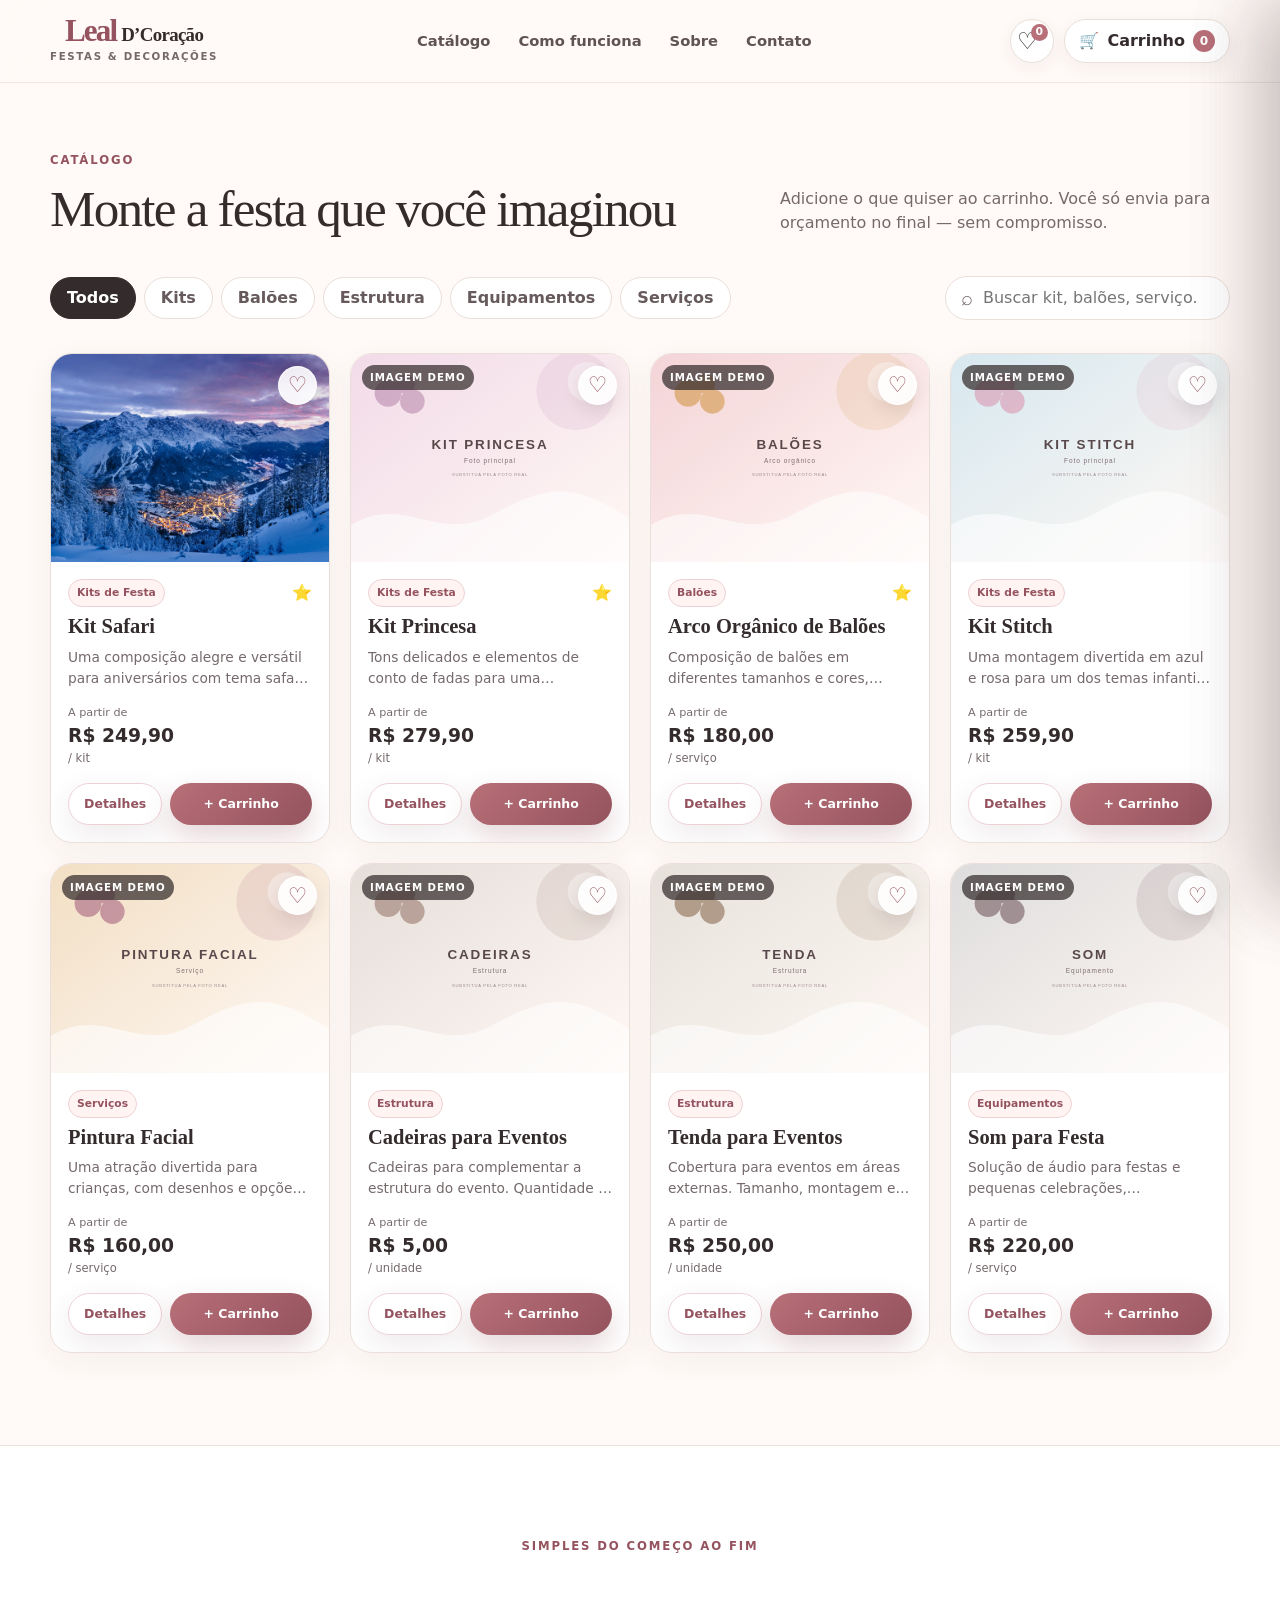
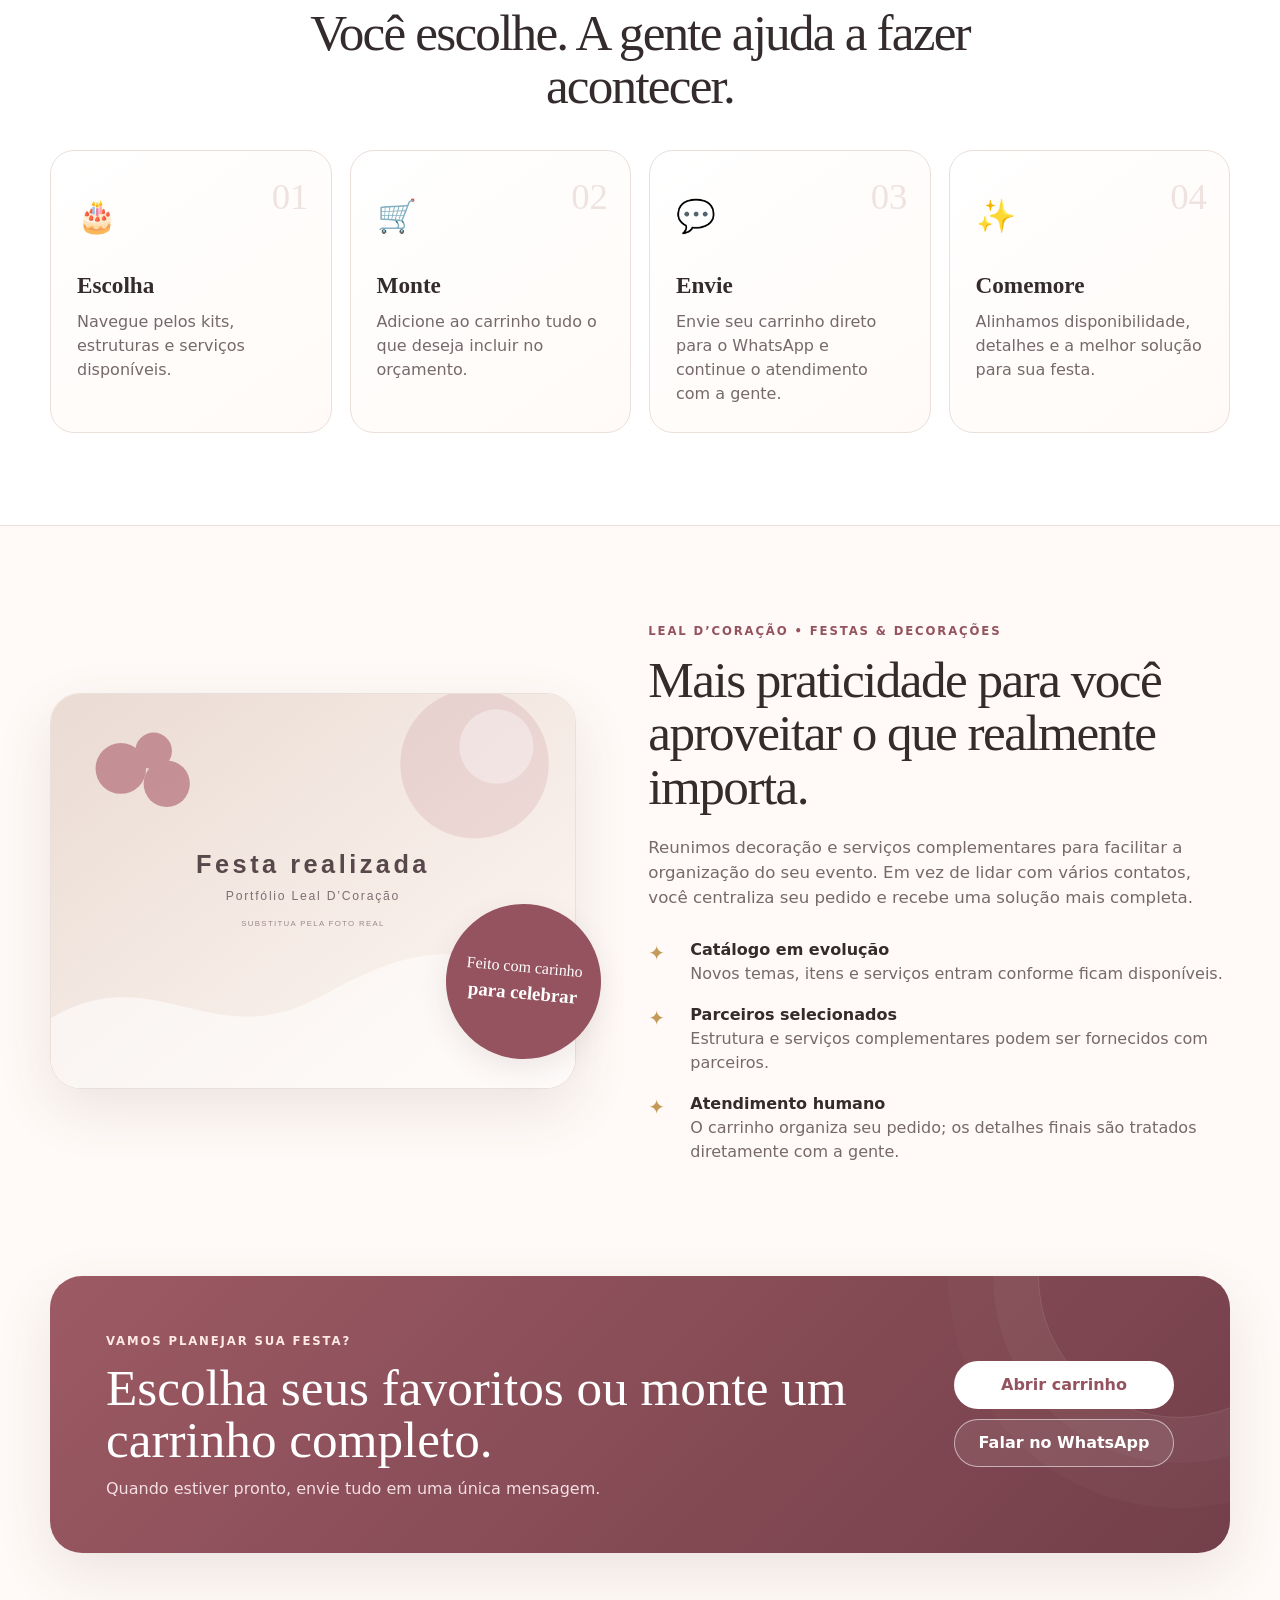
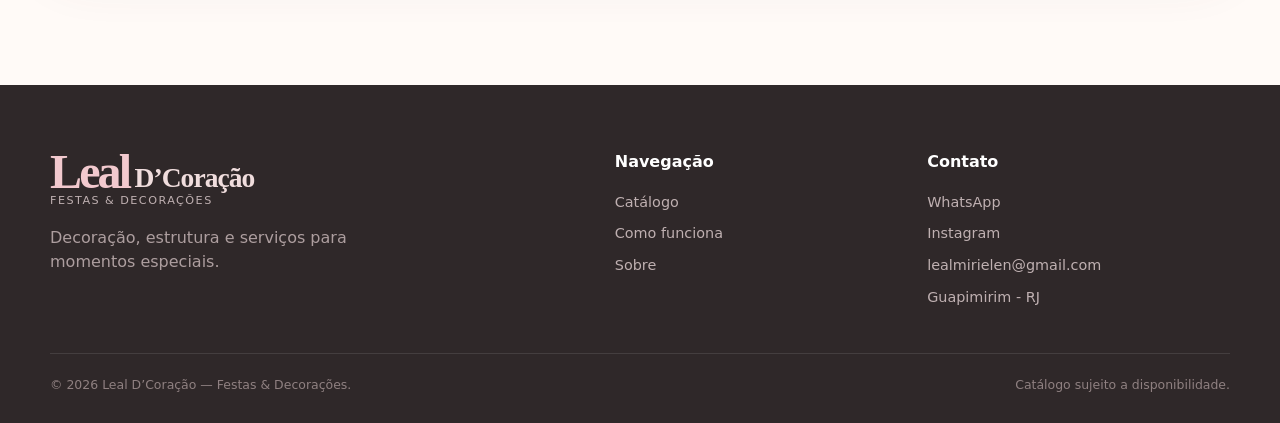
==== commit f839f2d9: "Corrige selecao automatica das fotos" ====
--- a/index.html
+++ b/index.html
@@ -7,7 +7,7 @@
   <meta name="description" content="Leal D’Coração — Festas & Decorações. Kits, decoração, balões, estrutura e serviços para sua festa." />
   <title>Leal D’Coração | Festas & Decorações</title>
   <link rel="icon" href="public/images/favicon.svg" type="image/svg+xml" />
-  <link rel="stylesheet" href="css/styles.css?v=9" />
+  <link rel="stylesheet" href="css/styles.css?v=10" />
 </head>
 <body>
   <div id="entryCelebration" class="entry-celebration" aria-hidden="true">
@@ -191,6 +191,6 @@
   <script src="js/config.js"></script>
   <script src="data/catalogo.js"></script>
   <script src="js/analytics.js"></script>
-  <script src="js/app.js?v=9"></script>
+  <script src="js/app.js?v=10"></script>
 </body>
 </html>
